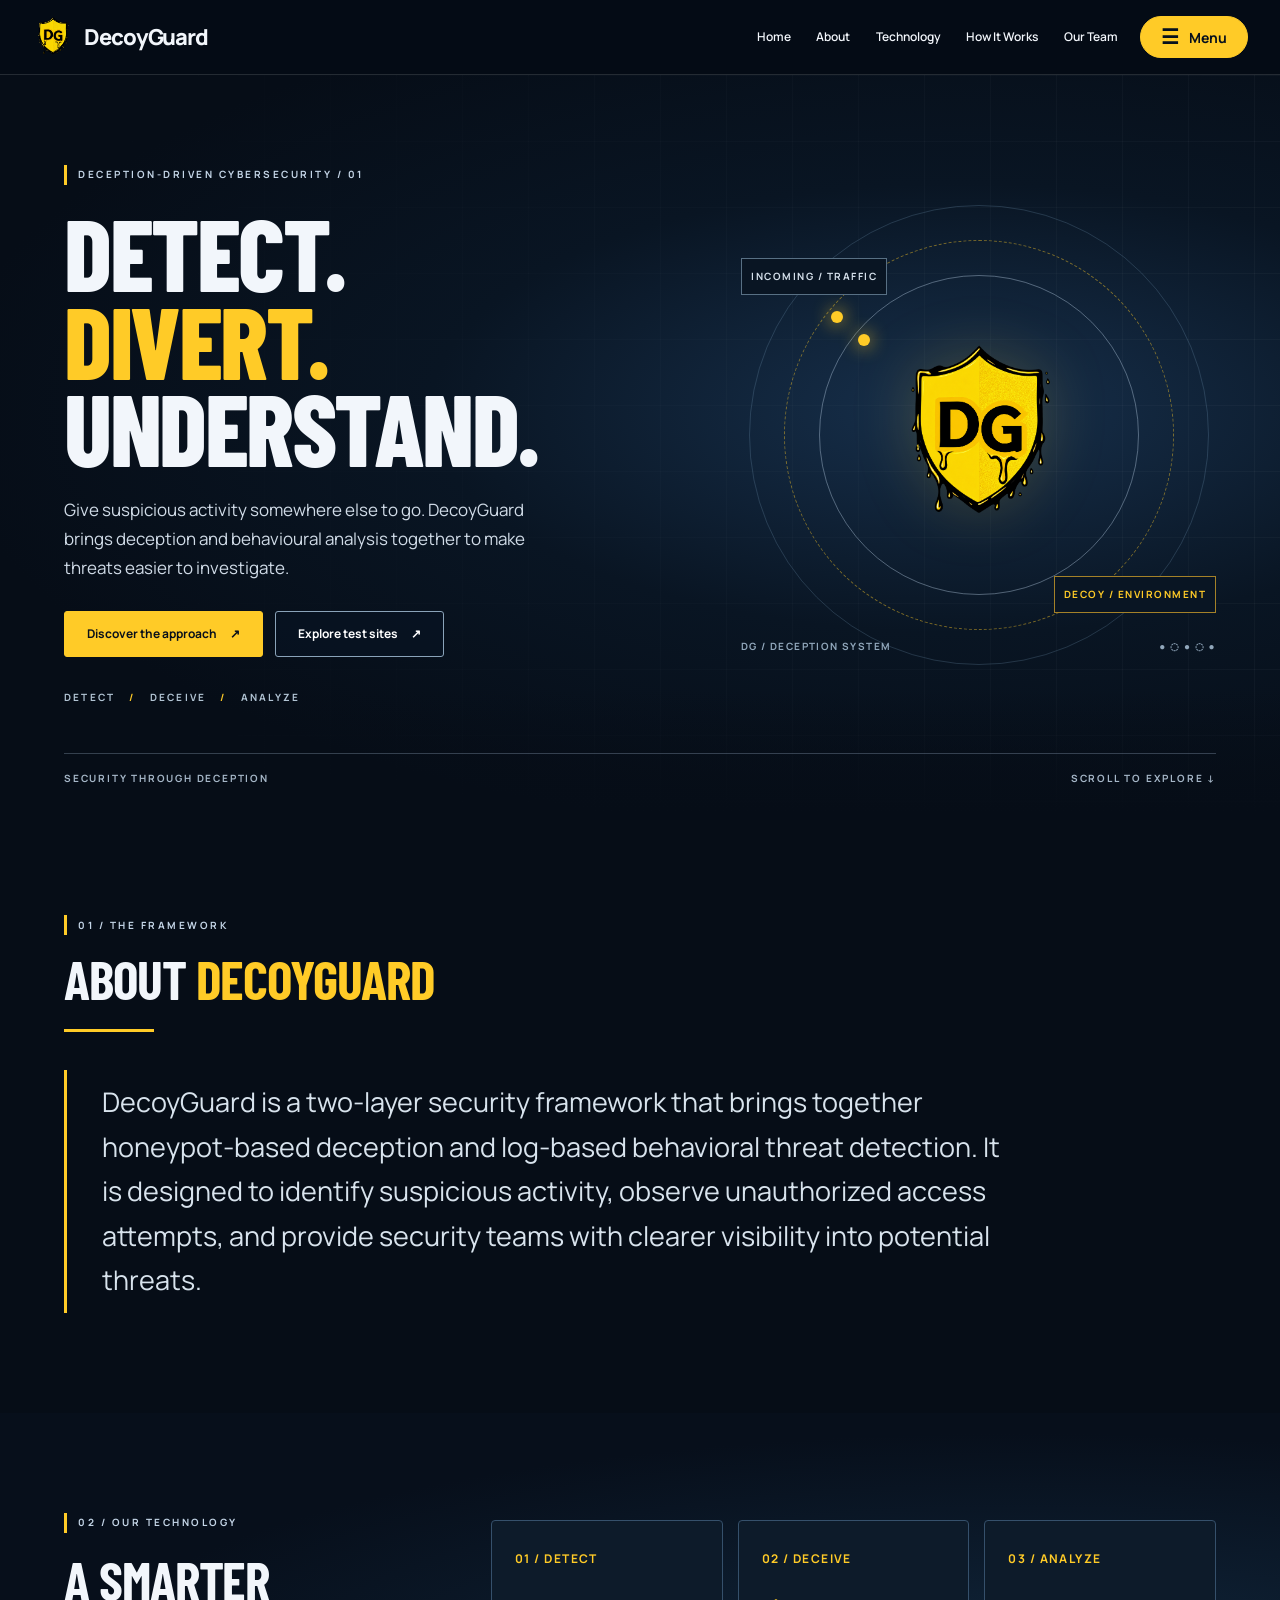
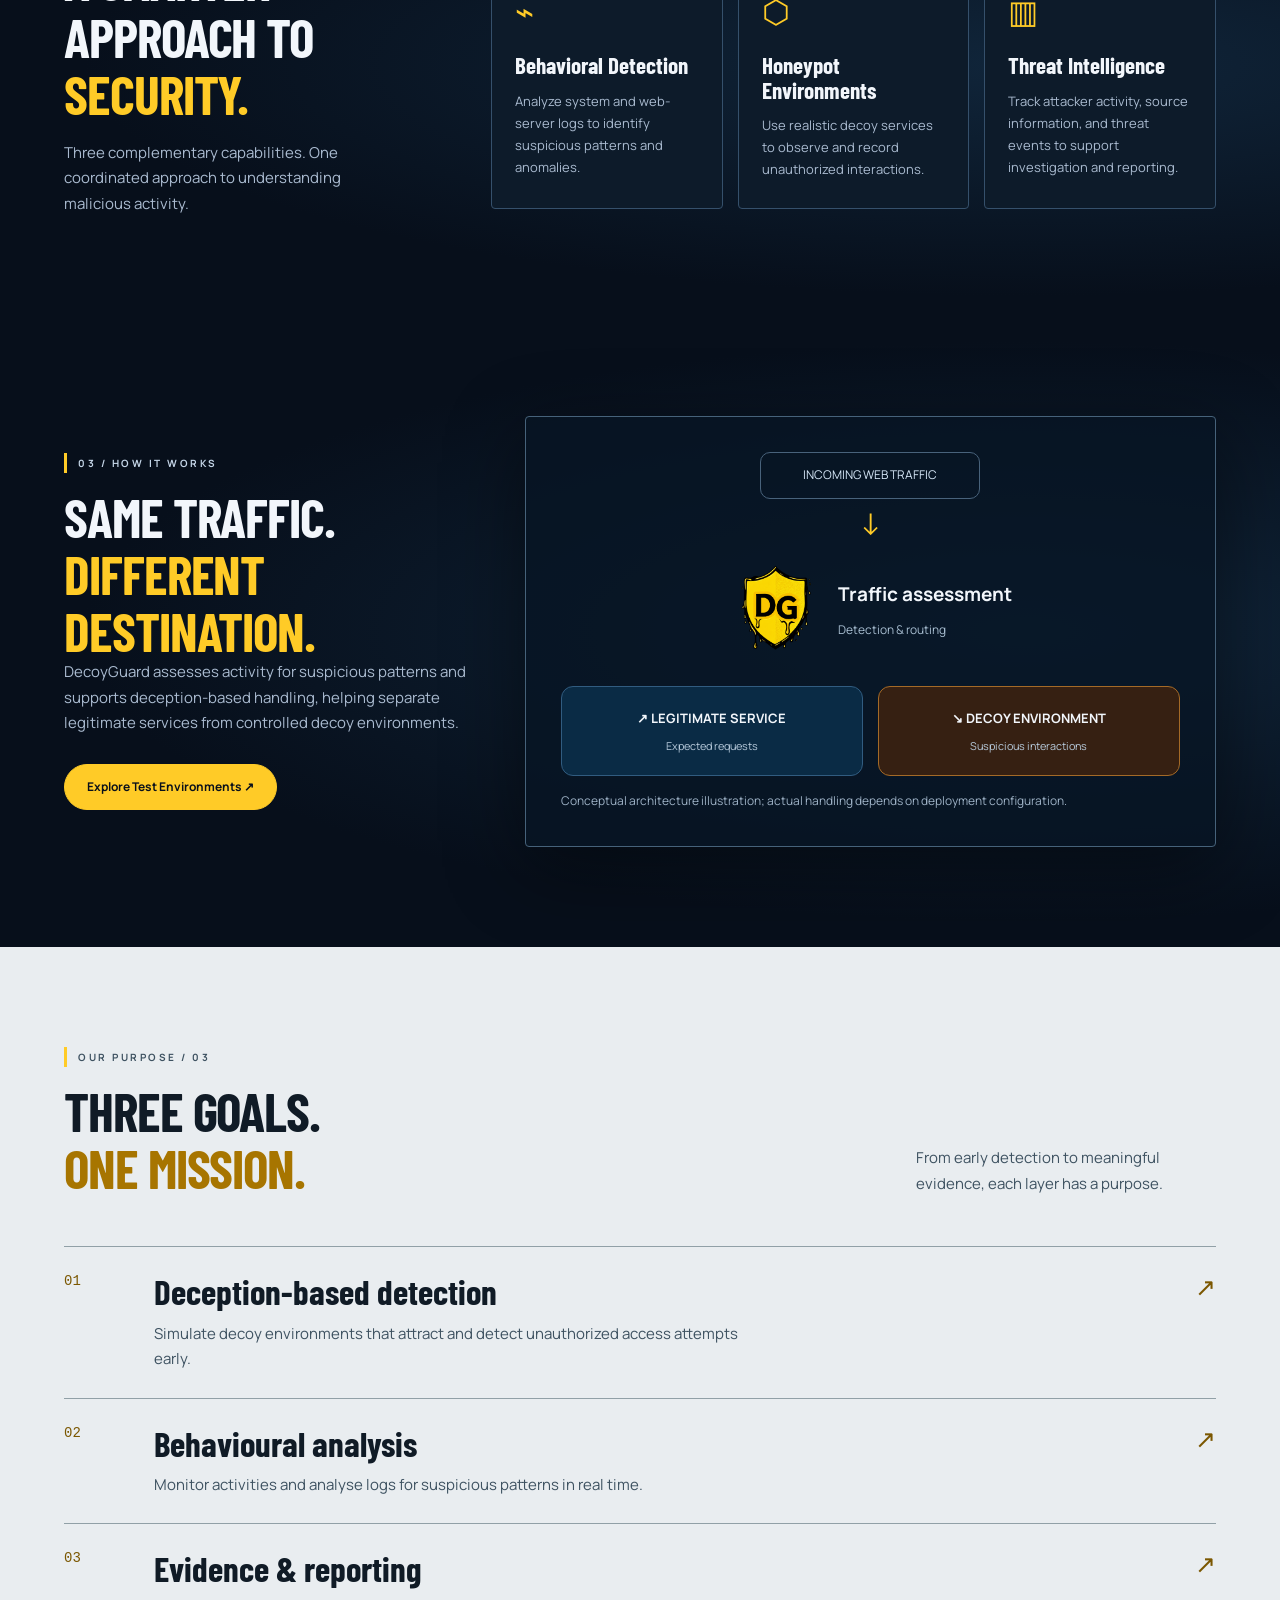
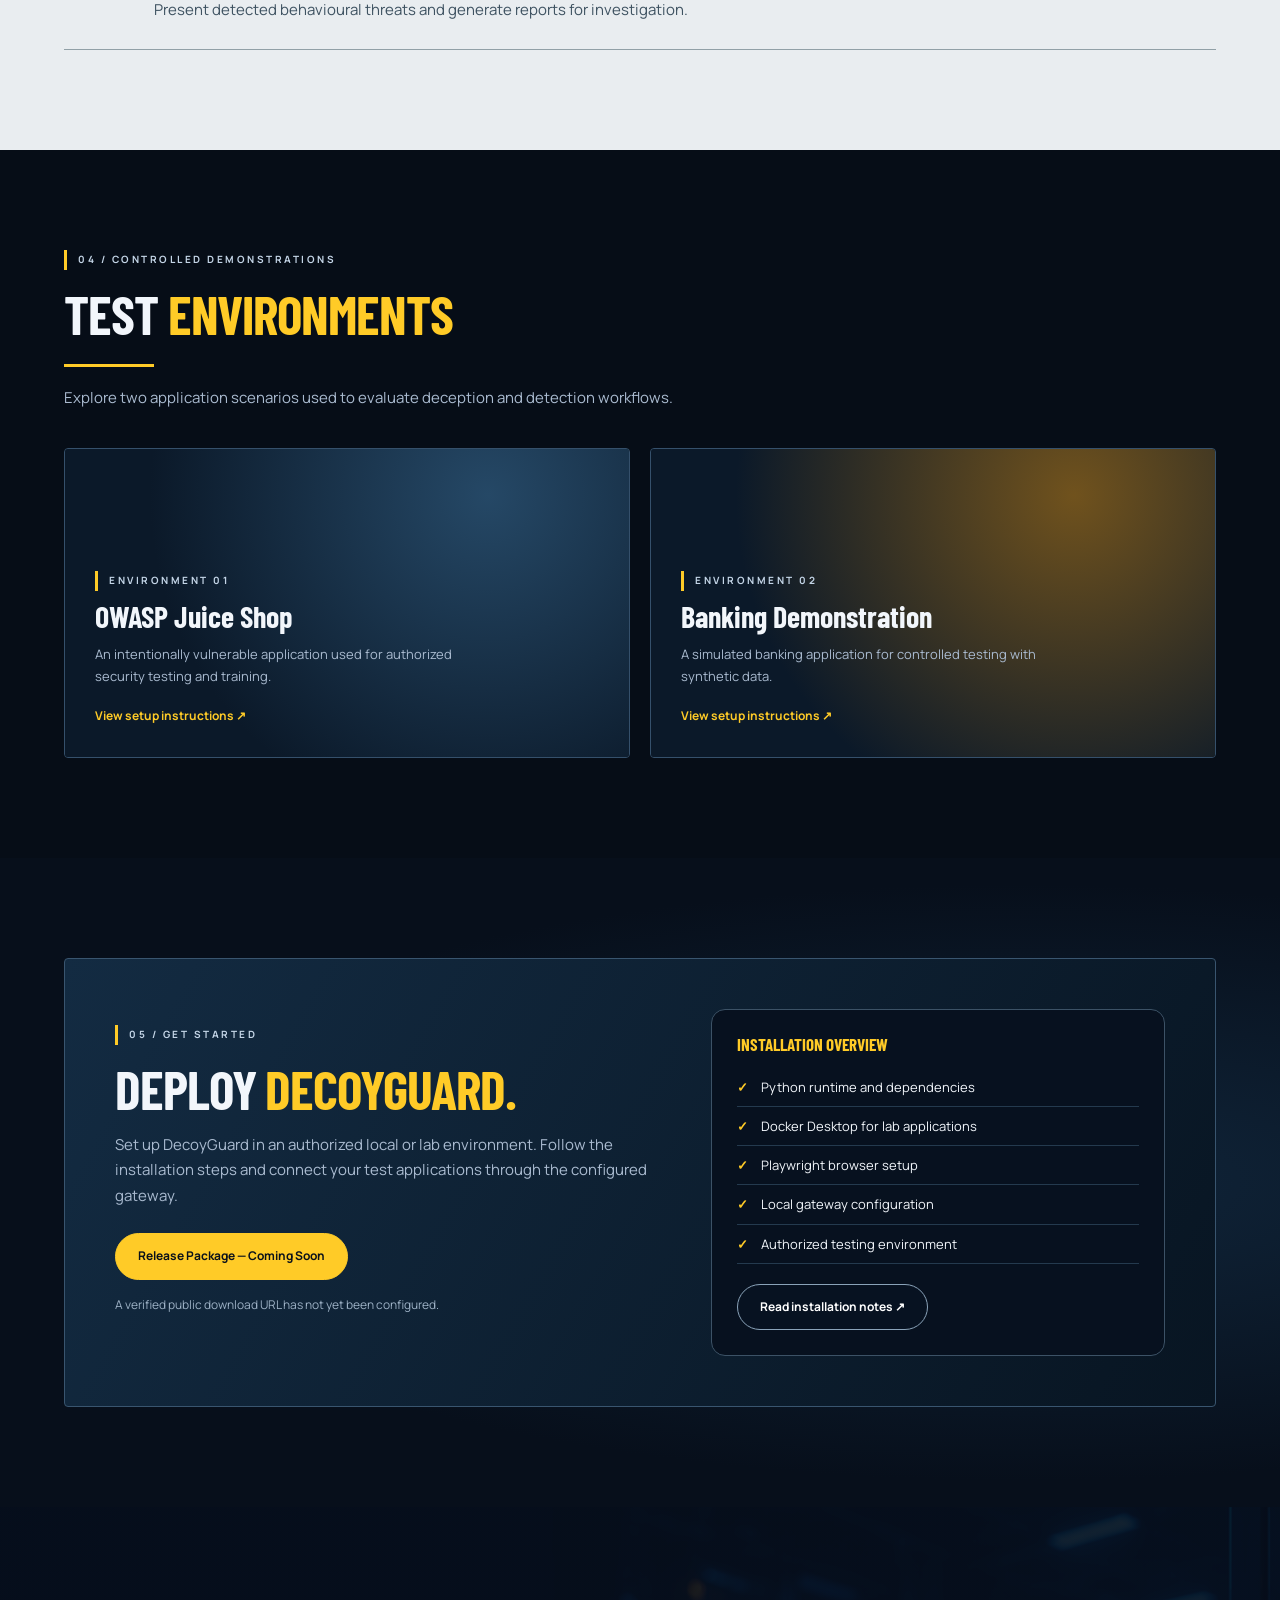
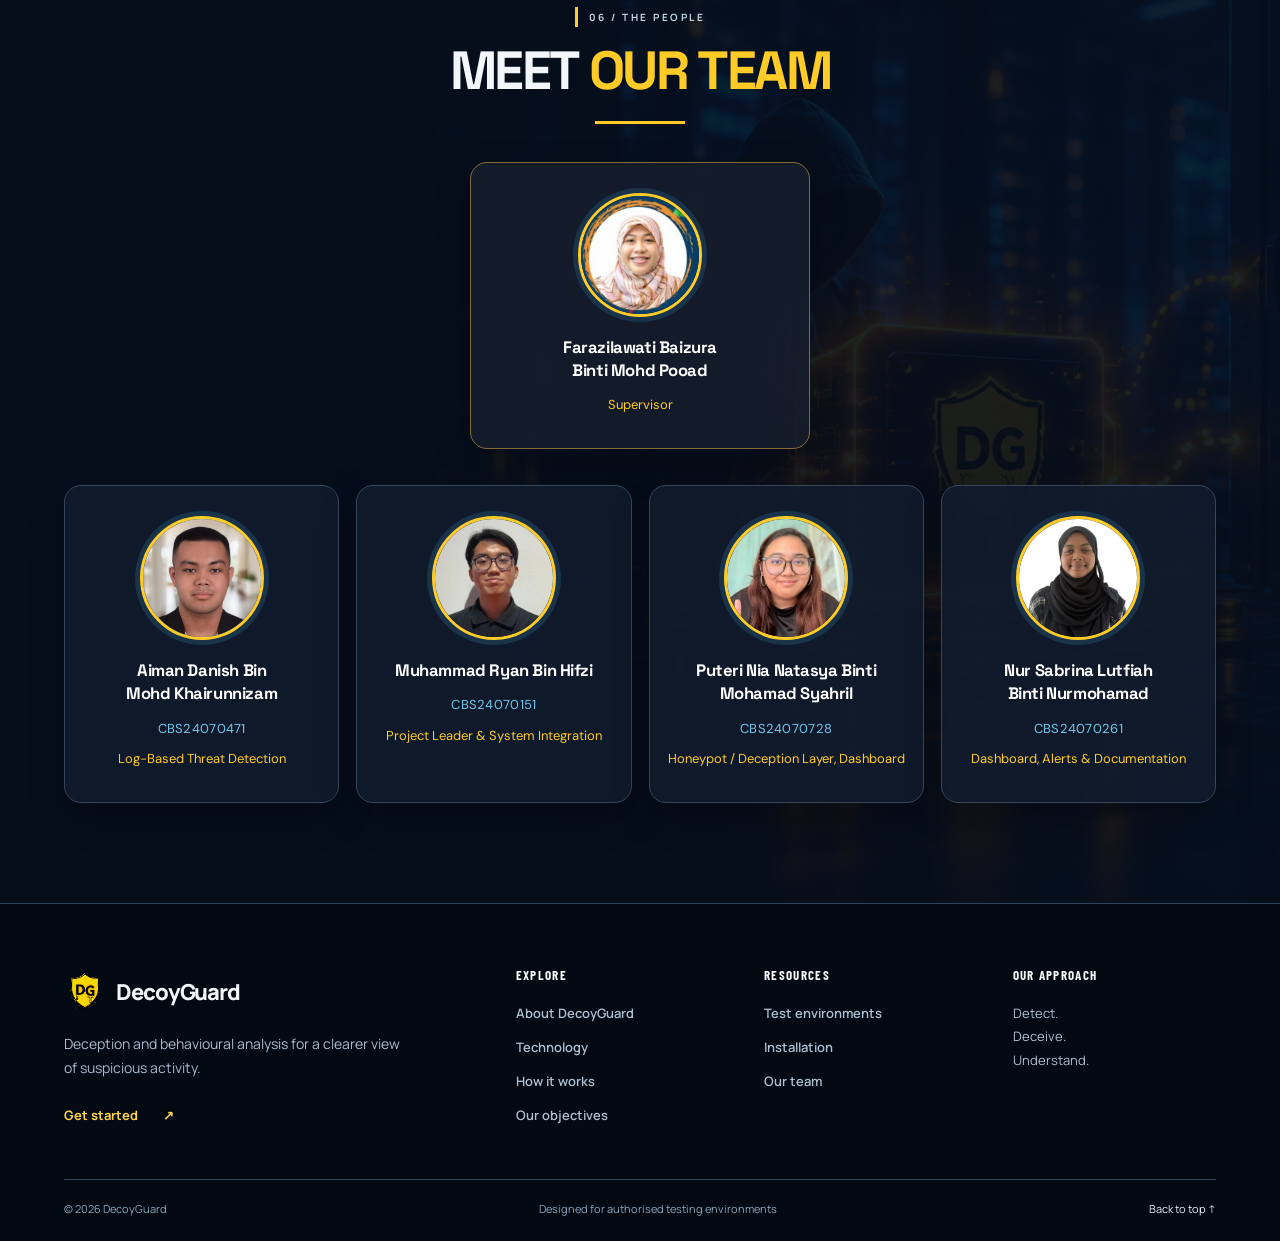
==== index.html @ 82eed99e "Add files via upload" ====
<!DOCTYPE html>
<html lang="en"><head><meta charset="utf-8"/><meta content="width=device-width, initial-scale=1" name="viewport"/><meta content="#060d17" name="theme-color"/><meta content="DecoyGuard combines honeypot deception and log-based behavioral threat detection." name="description"/><title>DecoyGuard — Don't Just Defend. Deceive.</title><link href="https://fonts.googleapis.com" rel="preconnect"/><link crossorigin="" href="https://fonts.gstatic.com" rel="preconnect"/><link href="https://fonts.googleapis.com/css2?family=Barlow+Condensed:wght@500;600;700;800&amp;family=DM+Sans:wght@400;500;600;700&amp;family=Manrope:wght@400;500;600;700;800&amp;family=Space+Grotesk:wght@400;500;600;700&amp;display=swap" rel="stylesheet"/><style>
:root{--bg:#060d17;--ink:#f2f6fb;--muted:#aabbd0;--gold:#ffcb27;--orange:#f89b24;--line:#2a4359;--panel:#101d2e}*{box-sizing:border-box}html{scroll-behavior:smooth}body{margin:0;background:var(--bg);color:var(--ink);font:15px/1.65 'DM Sans',Arial,sans-serif}a{color:inherit;text-decoration:none}button,input{font:inherit}button{cursor:pointer}a:focus-visible,button:focus-visible,input:focus-visible{outline:3px solid var(--gold);outline-offset:4px}h1,h2,h3{font-family:'Space Grotesk',Arial,sans-serif;line-height:1.06;letter-spacing:-.045em;margin:0}p{margin:0;color:var(--muted)}.wrap{width:min(1250px,90%);margin:auto}.nav-wrap{position:sticky;top:0;z-index:20;background:#050b15e8;backdrop-filter:blur(20px);border-bottom:1px solid #ffffff21}.nav-inner{height:74px;display:flex;align-items:center;justify-content:space-between;gap:25px}.brand{display:flex;align-items:center;gap:10px;font:700 22px 'Space Grotesk',sans-serif;white-space:nowrap}.brand img{height:48px;width:42px;object-fit:contain}.links{display:flex;gap:25px;align-items:center;font-size:12px}.links a{transition:color .2s}.links a:hover{color:var(--gold)}.button{display:inline-flex;gap:13px;align-items:center;justify-content:center;background:var(--gold);border:1px solid var(--gold);border-radius:999px;padding:12px 22px;color:#09101b;font-size:12px;font-weight:700;white-space:nowrap;transition:transform .2s,background .2s}.button:hover{transform:translateY(-2px);background:#ffe079}.button.ghost{background:#071323a3;color:#fff;border-color:#8aa3b9}.button.ghost:hover{background:#193149}.menu{display:none;background:none;border:1px solid var(--line);color:#fff;border-radius:8px;padding:7px 12px}.hero{position:relative;min-height:660px;display:flex;align-items:center;isolation:isolate;background:linear-gradient(90deg,#040b17f7 0%,#04101edc 35%,#04101e2c 74%),url('assets/hero-decoy.png') center 55%/cover no-repeat;overflow:hidden}.hero:after{content:'';position:absolute;inset:auto 0 0;height:125px;background:linear-gradient(transparent,var(--bg));z-index:-1}.hero-content{padding:90px 0 115px}.kicker{display:flex;align-items:center;gap:11px;text-transform:uppercase;letter-spacing:.25em;font-size:10px;font-weight:700;color:#c4d5e7}.kicker:before{content:'';display:block;width:3px;height:20px;background:var(--gold)}h1{font-size:clamp(57px,7.4vw,112px);font-weight:700;max-width:800px;margin:24px 0}.gold{color:var(--gold)}.hero p{max-width:510px;font-size:17px;color:#d0dbe7}.actions{display:flex;gap:12px;flex-wrap:wrap;margin-top:28px}.micro{margin-top:40px;font-size:10px;letter-spacing:.22em;color:#b2c4d4;text-transform:uppercase}.micro span{color:var(--gold);margin:0 10px}.section{padding:100px 0;position:relative;overflow:hidden}.section.photo{background:linear-gradient(90deg,#07111cf0,#07111ce8),url('assets/hero-decoy.png') center/cover}.section-head{text-align:center;margin-bottom:38px}.section-head .kicker{justify-content:center}.section h2{font-size:clamp(32px,4.2vw,60px);margin-top:15px}.underline{width:90px;height:3px;background:var(--gold);margin:22px auto 0}.about-panel{padding:48px 6%;background:#112238c7;border:1px solid #3d5a72;border-radius:18px;text-align:center;box-shadow:0 18px 70px #0005}.about-panel p{font-size:clamp(16px,1.65vw,21px);line-height:1.9;color:#d8e3ed}.split{display:grid;grid-template-columns:.78fr 1.5fr;gap:50px;align-items:center}.split h2{margin:18px 0}.split>div>p{max-width:340px}.feature-grid{display:grid;grid-template-columns:repeat(3,minmax(0,1fr));gap:15px}.feature{background:linear-gradient(150deg,#13243aee,#081321f2);border:1px solid #35506b;border-radius:15px;padding:28px 23px;min-height:255px;transition:transform .25s,border-color .25s}.feature:hover,.test-card:hover{transform:translateY(-5px);border-color:var(--gold)}.feature .number{font-size:12px;font-weight:700;color:var(--gold);letter-spacing:.12em}.feature .symbol{font-size:32px;color:var(--gold);margin:15px 0}.feature h3{font-size:23px;margin-bottom:12px}.feature p{font-size:13px}.journey{background:linear-gradient(90deg,#06101fe8,#06101f80),url('assets/hero-decoy.png') center/cover}.journey-grid{display:grid;grid-template-columns:.8fr 1.3fr;gap:35px;align-items:center}.flow{padding:35px;border:1px solid #46627a;border-radius:18px;background:#071524c9;box-shadow:0 20px 80px #0007}.flow-entry{text-align:center;border:1px solid #48627b;border-radius:10px;padding:12px;max-width:220px;margin:0 auto;color:#d6e7f8;font-size:12px}.flow-down{text-align:center;color:var(--gold);font-size:30px;line-height:1.5}.flow-center{display:flex;align-items:center;justify-content:center;gap:15px;padding:12px 0 20px}.flow-center img{width:95px;height:110px;object-fit:contain}.flow-center strong{font-size:19px}.flow-branches{display:grid;grid-template-columns:1fr 1fr;gap:15px}.flow-branches>div{border:1px solid #315c80;background:#0a2b45;padding:20px 12px;text-align:center;border-radius:12px;font-size:13px;font-weight:700}.flow-branches>div:last-child{background:#362012;border-color:#a46a27}.flow-branches small{display:block;font-weight:400;color:#b8cbdc;margin-top:8px}.test-grid{display:grid;grid-template-columns:1fr 1fr;gap:20px}.test-card{min-height:310px;border:1px solid #35506b;border-radius:18px;overflow:hidden;background:linear-gradient(155deg,#122b42,#070e19);transition:transform .25s,border-color .25s;position:relative;display:flex;align-items:flex-end}.test-card:before{content:'';position:absolute;inset:0;background:linear-gradient(0deg,#07101afc 0%,#07101a40 100%),url('assets/hero-decoy.png') center/cover;opacity:.7}.test-card:nth-child(2):before{background:linear-gradient(0deg,#07101afc 0%,#07101a40 100%),url('assets/hero-decoy.png') 78%/cover}.test-card>div{position:relative;padding:30px}.test-card h3{font-size:30px;margin:10px 0}.test-card p{font-size:13px;max-width:380px;margin-bottom:15px}.text-link{font-size:12px;font-weight:700;color:var(--gold)}.download-panel{display:grid;grid-template-columns:1.1fr .9fr;gap:40px;align-items:center;padding:50px;border:1px solid #39556f;border-radius:20px;background:linear-gradient(120deg,#132b42,#081522)}.download-panel h2{margin:15px 0}.download-panel p{max-width:550px;margin-bottom:25px}.checklist{padding:25px;border:1px solid #3c5266;border-radius:14px;background:#07111f}.checklist h3{font-size:17px;color:var(--gold);margin-bottom:15px}.checklist div{padding:8px 0;border-bottom:1px solid #243a4e;font-size:13px}.checklist div:last-child{border:0}.checklist b{color:var(--gold);margin-right:10px}.team{background:linear-gradient(#060e1be8,#060e1be9),url('assets/hero-decoy.png') center/cover}.supervisor{width:min(340px,100%);margin:0 auto 24px}.member-grid{display:grid;grid-template-columns:repeat(4,minmax(0,1fr));gap:16px}.person{background:#101b2ddd;border:1px solid #3c526b;border-radius:15px;padding:27px 13px;text-align:center;min-height:200px}.person.supervisor{background:#241b15db;border-color:#a47732}.avatar{width:80px;height:80px;border:2px solid var(--gold);background:#27364a;border-radius:50%;display:grid;place-items:center;margin:0 auto 16px;color:#f3dca2;font-size:27px;font-weight:700}.person .role{color:var(--gold);font-size:10px;letter-spacing:.12em;text-transform:uppercase;font-weight:700}.person h3{font-size:16px;letter-spacing:-.02em;margin:8px 0}.person p{font-size:11px}.team-note{font-size:12px;text-align:center;margin-top:20px}.footer{border-top:1px solid #304257;padding:28px 0;background:#030913}.footer-inner{display:flex;justify-content:space-between;align-items:center;gap:20px}.footer small{color:#8ba0b5}.reveal{opacity:0;transform:translateY(25px);transition:opacity .75s,transform .75s}.reveal.visible{opacity:1;transform:none}.notice{font-size:12px;color:#9db1c5;margin-top:15px}dialog{border:1px solid #53687c;border-radius:18px;background:#0b1929;color:white;padding:30px;max-width:560px;width:90%}dialog::backdrop{background:#000b}dialog h2{font-size:27px;margin-bottom:16px}dialog p{margin:12px 0}dialog button{margin-top:15px}@media(max-width:900px){.split,.journey-grid,.download-panel{grid-template-columns:1fr}.split>div>p{max-width:none}.hero{min-height:580px}.hero-content{padding:75px 0 95px}.feature-grid{grid-template-columns:1fr 1fr}.member-grid{grid-template-columns:1fr 1fr}.links{gap:13px}}@media(max-width:700px){.nav-inner{height:68px}.menu{display:block}.links{display:none;position:absolute;left:0;right:0;top:68px;background:#07111f;padding:24px 6%;flex-direction:column;align-items:stretch;border-bottom:1px solid var(--line)}.links.open{display:flex}.nav-cta{display:none}.hero{min-height:630px;background-position:61% center}.hero h1{font-size:clamp(51px,12vw,78px)}.hero p{font-size:15px}.section{padding:70px 0}.feature-grid,.test-grid{grid-template-columns:1fr}.feature{min-height:0}.download-panel{padding:27px}.about-panel{padding:30px 22px}.member-grid{gap:10px}.person{padding:18px 8px}.person h3{font-size:13px}.footer-inner{flex-direction:column;text-align:center}}
@media(prefers-reduced-motion:reduce){html{scroll-behavior:auto}.reveal{opacity:1;transform:none;transition:none}.button,.feature,.test-card{transition:none}}
</style><style>
/* Cloudsurf-inspired team: supervisor centered, four equal member cards below */
.team-hierarchy{display:flex;flex-direction:column;align-items:center;gap:36px}
.team-hierarchy .person{background:#101b2de8;border:1px solid #34465d;border-radius:17px;box-shadow:0 14px 35px #0004;padding:30px 18px 34px;min-height:285px;width:100%;text-align:center}
.team-hierarchy .team-feature{width:min(340px,100%);border-color:#856a36;background:#151c2bdc}
.team-four{display:grid;grid-template-columns:repeat(4,minmax(0,1fr));gap:17px;width:100%;align-items:stretch}
.team-hierarchy .avatar-photo{display:block;width:124px;height:124px;border-radius:50%;border:3px solid #ffcb27;object-fit:cover;object-position:center;margin:0 auto 19px;background:#e9edf1;box-shadow:0 0 0 5px #19334b}
.team-hierarchy h3{font-size:clamp(15px,1.3vw,19px);line-height:1.4;letter-spacing:-.025em;margin:0 0 12px;color:#fff}
.team-hierarchy .student-id{font-size:13px;letter-spacing:.02em;color:#74c8ee;margin:0 0 9px}
.team-hierarchy .team-role{font-size:13px;line-height:1.5;color:#ffcb27;margin:0}
@media(max-width:1000px){.team-four{grid-template-columns:repeat(2,minmax(0,1fr))}}
@media(max-width:600px){.team-four{grid-template-columns:1fr}.team-hierarchy .person{min-height:0}.team-hierarchy .avatar-photo{width:116px;height:116px}}

/* Collapsible right-hand navigation */
.nav-inner{gap:22px}.nav-inner .links{margin-left:auto;gap:clamp(13px,2vw,28px)}
.sidebar-toggle{display:inline-flex;align-items:center;gap:10px;justify-content:center;flex-shrink:0;background:#ffcb27;border:1px solid #ffcb27;color:#06101d;border-radius:100px;padding:10px 20px;font:700 14px 'DM Sans',sans-serif;cursor:pointer;transition:background .2s,transform .2s}
.sidebar-toggle:hover{background:#ffe17b;transform:translateY(-1px)}.sidebar-toggle-icon{font-size:20px;line-height:1}
.sidebar-backdrop{position:fixed;inset:0;background:#010713b8;z-index:1000;opacity:0;transition:opacity .25s}.sidebar-backdrop[hidden]{display:none}.sidebar-backdrop.visible{opacity:1}
.site-sidebar{position:fixed;z-index:1001;right:0;top:0;height:100dvh;width:min(390px,90vw);background:linear-gradient(155deg,#14263d,#070f1d 75%);border-left:1px solid #36536c;box-shadow:-24px 0 70px #0009;padding:32px 27px;display:flex;flex-direction:column;gap:26px;transform:translateX(105%);visibility:hidden;transition:transform .3s ease,visibility .3s;overflow-y:auto}
.site-sidebar.open{transform:translateX(0);visibility:visible}.sidebar-head{display:flex;align-items:flex-start;justify-content:space-between}.sidebar-head h2{font-size:32px;margin:2px 0 0;color:#fff}.sidebar-eyebrow{color:#ffcb27;font-weight:700;font-size:11px;letter-spacing:.18em}.sidebar-close{background:#1c3148;border:1px solid #456079;border-radius:50%;width:42px;height:42px;color:white;font-size:28px;line-height:1;cursor:pointer}
.sidebar-links{display:grid;gap:13px}.sidebar-links a{display:flex;align-items:center;gap:13px;padding:19px 14px;border:1px solid #35516c;border-radius:14px;background:#15273d;color:white;text-decoration:none;transition:border-color .2s,background .2s}.sidebar-links a:hover{border-color:#ffcb27;background:#20344b}.sidebar-links a>span:nth-child(2){display:grid;gap:4px;flex:1}.sidebar-links strong{font-size:15px}.sidebar-links small{color:#9fb8cc;font-size:12px}.sidebar-link-icon{color:#ffcb27;font-size:25px;width:32px;text-align:center}.sidebar-chevron{color:#ffcb27}.sidebar-start{display:flex;justify-content:space-between;align-items:center;background:#ffcb27;color:#06101d;border-radius:100px;padding:15px 22px;text-decoration:none;font-weight:800}.sidebar-start:hover{background:#ffe17b}.sidebar-note{margin-top:auto;color:#89a2b8;text-align:center;font-size:12px;letter-spacing:.09em}
@media(max-width:760px){.nav-inner .links{display:none!important}.sidebar-toggle{margin-left:auto}.sidebar-toggle span:last-child{display:none}.sidebar-toggle{padding:9px 14px}.site-sidebar{padding:28px 22px}}
@media(prefers-reduced-motion:reduce){.site-sidebar,.sidebar-backdrop{transition:none}}

/* Editorial motion system, limited to the public sections. */
.hero{min-height:740px;background:radial-gradient(ellipse at 75% 45%,#17304c 0,#091523 39%,#060d17 75%)}
.hero:before{content:'';position:absolute;inset:0;background-image:linear-gradient(#ffffff08 1px,transparent 1px),linear-gradient(90deg,#ffffff08 1px,transparent 1px);background-size:66px 66px;mask-image:linear-gradient(90deg,transparent,#000);z-index:-1}
.hero-content{display:grid;grid-template-columns:1.05fr .95fr;align-items:center;gap:3%;padding:76px 0 95px}.hero-copy h1{font-size:clamp(64px,7.8vw,110px);line-height:.92;letter-spacing:-.065em;max-width:none}.hero-copy p{max-width:480px}.hero .button{border-radius:3px}.hero .micro{margin-top:32px}.hero-bottom{position:absolute;bottom:28px;left:5%;right:5%;display:flex;justify-content:space-between;border-top:1px solid #90a6bd55;padding-top:16px;color:#a6b7c8;font-size:10px;letter-spacing:.18em}.hero-visual{height:480px;position:relative;display:grid;place-items:center;overflow:hidden}.hero-shield{width:190px;height:210px;display:grid;place-items:center;z-index:3;filter:drop-shadow(0 0 30px #ffcc2730);animation:shieldfloat 6s ease-in-out infinite}.hero-shield img{width:100%;height:100%;object-fit:contain}.orbital{position:absolute;width:320px;height:320px;border:1px solid #b3c8dd6b;border-radius:50%;animation:rotate 24s linear infinite}.orbital-one:before,.orbital-two:before{content:'';position:absolute;width:12px;height:12px;background:#ffcb27;border-radius:50%;top:18%;left:12%;box-shadow:0 0 18px #ffcb27}.orbital-two{width:390px;height:390px;border-style:dashed;border-color:#ffcb2770;animation-duration:36s;animation-direction:reverse}.orbital-three{width:460px;height:460px;border-color:#82a7c63a;animation-duration:48s}.orbit-label{position:absolute;z-index:4;font-size:10px;letter-spacing:.15em;color:#d4dfea;background:#091523;padding:9px;border:1px solid #587084}.orbit-a{top:80px;left:0}.orbit-b{bottom:95px;right:0;color:#ffcb27;border-color:#a48128}.visual-caption{position:absolute;bottom:22px;width:100%;display:flex;justify-content:space-between;color:#91a7bb;font:10px monospace;letter-spacing:.14em}.section.photo:not(.team),.journey{background:radial-gradient(ellipse at 80% 50%,#10253a,#070f1b 65%)}.section:not(.team) .section-head{text-align:left}.section:not(.team) .section-head .kicker{justify-content:flex-start}.section:not(.team) .underline{margin-left:0}.about-panel{background:transparent;border:0;border-left:3px solid #ffcb27;border-radius:0;box-shadow:none;text-align:left;padding:10px 0 10px 35px;max-width:950px}.about-panel p{font-size:clamp(19px,2.2vw,27px);line-height:1.65}.feature{border-radius:4px;background:#0d1b2a}.flow{border-radius:4px}.test-card{border-radius:4px}.test-card:before,.test-card:nth-child(2):before{background:radial-gradient(circle at 75% 15%,#254866,#0b1929 68%);opacity:1}.test-card:nth-child(2):before{background:radial-gradient(circle at 75% 15%,#70521d,#0b1929 68%)}.download-panel{border-radius:4px}.objective-section{background:#e9edf0;color:#101b26}.objective-section .kicker,.objective-section p{color:#3e5261}.objective-section .gold{color:#a77500}.objective-head{display:flex;align-items:end;justify-content:space-between;gap:35px;margin-bottom:50px}.objective-head p{max-width:300px}.objective-list{border-top:1px solid #91a0a7}.objective{display:grid;grid-template-columns:70px 1fr 50px;gap:20px;align-items:start;padding:26px 0;border-bottom:1px solid #91a0a7}.objective>span{font:14px monospace;color:#7b5700}.objective>span:last-child{text-align:right;font-size:25px}.objective h3{font-size:clamp(22px,3vw,35px);margin-bottom:10px}.objective p{max-width:610px}.reveal{transition-duration:.8s}.reveal.visible{transition-timing-function:cubic-bezier(.2,.7,.2,1)}@keyframes rotate{to{transform:rotate(360deg)}}@keyframes shieldfloat{50%{transform:translateY(-12px)}}@media(max-width:900px){.hero{min-height:auto}.hero-content{grid-template-columns:1fr;padding:70px 0 100px}.hero-visual{height:390px}.orbital{width:260px;height:260px}.orbital-two{width:320px;height:320px}.orbital-three{width:370px;height:370px}.orbit-a{left:5%}.orbit-b{right:5%}}@media(max-width:600px){.hero-copy h1{font-size:clamp(51px,11vw,74px)}.hero-visual{height:330px}.hero-shield{width:140px;height:170px}.orbital{width:210px;height:210px}.orbital-two{width:260px;height:260px}.orbital-three{width:305px;height:305px}.orbit-label{font-size:8px}.hero-bottom{font-size:9px}.objective-head{display:block}.objective-head p{margin-top:20px}.objective{grid-template-columns:32px 1fr 25px;gap:12px}.about-panel{padding-left:20px}}@media(prefers-reduced-motion:reduce){*,*:before,*:after{scroll-behavior:auto!important;animation-duration:.01ms!important;animation-iteration-count:1!important;transition-duration:.01ms!important}.reveal{opacity:1;transform:none}}

/* Header spacing, hero balance, visual story and footer */
.nav-inner.wrap{width:calc(100% - 64px);max-width:none}.hero-copy{min-width:0}.hero-copy h1{font-size:clamp(51px,6.2vw,94px);overflow-wrap:normal}.hero-content{grid-template-columns:minmax(0,1.15fr) minmax(0,.85fr)}.hero-visual{display:block;min-width:0}.hero-shield{position:absolute;top:50%;left:50%;transform:translate(-50%,-50%);animation:shield-center-float 6s ease-in-out infinite}.orbital{top:50%;left:50%;transform:translate(-50%,-50%);animation:orbital-centered 24s linear infinite}.orbital-two{animation-duration:36s;animation-direction:reverse}.orbital-three{animation-duration:48s}.orbit-a{top:13%;left:0}.orbit-b{bottom:13%;right:0}@keyframes orbital-centered{to{transform:translate(-50%,-50%) rotate(360deg)}}@keyframes shield-center-float{0%,100%{transform:translate(-50%,-50%)}50%{transform:translate(-50%,calc(-50% - 10px))}}
.visual-story{background:#08111d}.visual-story-grid{display:grid;grid-template-columns:.75fr 1.25fr;align-items:center;gap:7%}.visual-story-copy h2{margin:20px 0}.visual-story-copy p{max-width:400px;margin-bottom:26px}.visual-collage{display:grid;grid-template-columns:1fr .8fr;grid-template-rows:155px 155px;gap:12px;min-width:0}.visual-panel{position:relative;border:1px solid #42617a;overflow:hidden;background-size:cover;background-position:center}.visual-panel:before{content:'';position:absolute;inset:0;background:linear-gradient(0deg,#06111ddd,transparent 65%)}.visual-panel span{position:absolute;left:14px;bottom:12px;font:10px monospace;letter-spacing:.16em;color:white}.visual-primary{grid-row:1 / span 2;background-image:url('assets/signal-field.png')}.visual-secondary{background-image:url('assets/code-texture.png')}.visual-tertiary{background-image:url('assets/monitor-wall.png')}
.footer{padding:65px 0 22px;background:#030912}.footer-top{display:grid;grid-template-columns:2fr 1fr 1fr 1fr;gap:45px;padding-bottom:52px}.footer-about{max-width:350px}.footer-about .brand img{height:45px;width:42px}.footer-about p{font-size:14px;margin:18px 0 22px}.footer-cta{display:inline-flex;gap:25px;color:#ffd34c;font-size:13px;font-weight:700}.footer-column{display:flex;flex-direction:column;gap:12px;align-items:flex-start}.footer-column h3{font-size:13px;letter-spacing:.1em;text-transform:uppercase;color:#f7f8fa;margin:0 0 7px}.footer-column a,.footer-column p{font-size:13px;color:#afc0d1}.footer-column a:hover{color:#ffcb27}.footer-column p{line-height:1.8}.footer-bottom{border-top:1px solid #304257;padding-top:20px;display:flex;align-items:center;justify-content:space-between;gap:20px;color:#8da5ba;font-size:11px}.footer-bottom a{color:#e4ecf5}
@media(max-width:900px){.hero-content{grid-template-columns:minmax(0,1fr)}.hero-copy h1{font-size:clamp(48px,9vw,78px)}.visual-story-grid{grid-template-columns:1fr;gap:30px}.footer-top{grid-template-columns:repeat(2,minmax(0,1fr))}.nav-inner.wrap{width:calc(100% - 40px)}}@media(max-width:600px){.hero-copy h1{font-size:clamp(39px,9.4vw,60px);letter-spacing:-.06em}.hero-visual{height:310px}.orbital-three{width:min(300px,85vw);height:min(300px,85vw)}.visual-collage{grid-template-rows:130px 130px}.footer-top{grid-template-columns:1fr 1fr;gap:30px}.footer-about{grid-column:1 / -1}.footer-bottom{align-items:flex-start;flex-direction:column}.nav-inner.wrap{width:calc(100% - 28px)}}

/* Editorial typography */
body{font-family:'Manrope',Arial,sans-serif;line-height:1.7}h1,h2,h3{font-family:'Barlow Condensed','Arial Narrow',Arial,sans-serif;letter-spacing:-.025em;font-weight:700}.hero-copy h1{font-weight:800;letter-spacing:-.025em;line-height:.88;font-size:clamp(65px,7.8vw,116px)}.section:not(.team) h2{font-weight:700;letter-spacing:-.02em}.section:not(.team) h3{font-weight:700;letter-spacing:0}.brand{font-family:'Manrope',Arial,sans-serif;font-weight:800;letter-spacing:-.05em}.links,.button,.sidebar-toggle,.sidebar-links,.footer{font-family:'Manrope',Arial,sans-serif}.links,.footer-column a{font-weight:600}.kicker,.micro,.hero-bottom,.orbit-label,.visual-caption{font-family:'Manrope',Arial,sans-serif;font-weight:700}.section.team{font-family:'DM Sans',Arial,sans-serif}.team h2,.team h3{font-family:'Space Grotesk',Arial,sans-serif}.team h2{font-weight:700;letter-spacing:-.045em}.team h3{font-weight:700;letter-spacing:-.025em}@media(max-width:900px){.hero-copy h1{font-size:clamp(60px,10vw,90px)}}@media(max-width:600px){.hero-copy h1{font-size:clamp(49px,11vw,75px)}}
</style></head><body><header class="nav-wrap"><div class="wrap nav-inner"><a class="brand" href="#home"><img alt="DecoyGuard shield" src="assets/decoyguard-shield.png"/>DecoyGuard</a><nav aria-label="Main navigation" class="links" id="links"><a href="#home">Home</a><a href="#about">About</a><a href="#technology">Technology</a><a href="#how">How It Works</a><a href="#team">Our Team</a></nav><button class="sidebar-toggle" id="sidebar-toggle" type="button" aria-controls="site-sidebar" aria-expanded="false" aria-label="Open navigation sidebar"><span class="sidebar-toggle-icon" aria-hidden="true">☰</span><span>Menu</span></button></div></header><div class="sidebar-backdrop" id="sidebar-backdrop" hidden></div><aside class="site-sidebar" id="site-sidebar" aria-label="Explore DecoyGuard" aria-hidden="true" inert><div class="sidebar-head"><div><span class="sidebar-eyebrow">DECOYGUARD</span><h2>Explore</h2></div><button class="sidebar-close" id="sidebar-close" aria-label="Close sidebar" type="button">×</button></div><nav class="sidebar-links" aria-label="Explore links"><a href="#test"><span class="sidebar-link-icon">⌁</span><span><strong>Test Environments</strong><small>Explore our demonstration sites</small></span><span class="sidebar-chevron">↗</span></a><a href="#download"><span class="sidebar-link-icon">↓</span><span><strong>Download</strong><small>Release information and setup</small></span><span class="sidebar-chevron">↗</span></a></nav><a class="sidebar-start" href="#download">Get Started <span aria-hidden="true">↗</span></a><p class="sidebar-note">Detect · Deceive · Analyze</p></aside>
<main><section class="hero" id="home"><div class="wrap hero-content"><div class="hero-copy"><div class="kicker">Deception-driven cybersecurity / 01</div><h1>DETECT.<br/><span class="gold">DIVERT.</span><br/>UNDERSTAND.</h1><p>Give suspicious activity somewhere else to go. DecoyGuard brings deception and behavioural analysis together to make threats easier to investigate.</p><div class="actions"><a class="button" href="#how">Discover the approach <span>↗</span></a><a class="button ghost" href="#test">Explore test sites <span>↗</span></a></div><div class="micro">Detect <span>/</span> Deceive <span>/</span> Analyze</div></div><div class="hero-visual" aria-label="Illustration of suspicious traffic and a decoy shield"><div class="orbital orbital-one"></div><div class="orbital orbital-two"></div><div class="orbital orbital-three"></div><div class="orbit-label orbit-a">INCOMING / TRAFFIC</div><div class="orbit-label orbit-b">DECOY / ENVIRONMENT</div><div class="orbital-dot dot-one"></div><div class="orbital-dot dot-two"></div><div class="hero-shield"><img src="assets/decoyguard-shield.png" alt="DecoyGuard shield"/></div><div class="visual-caption"><span>DG / DECEPTION SYSTEM</span><span>● ◌ ● ◌ ●</span></div></div></div><div class="hero-bottom wrap"><span>SECURITY THROUGH DECEPTION</span><span>SCROLL TO EXPLORE ↓</span></div></section>
<section class="section" id="about"><div class="wrap"><div class="section-head reveal"><div class="kicker">01 / The framework</div><h2>ABOUT <span class="gold">DECOYGUARD</span></h2><div class="underline"></div></div><div class="about-panel reveal"><p>DecoyGuard is a two-layer security framework that brings together honeypot-based deception and log-based behavioral threat detection. It is designed to identify suspicious activity, observe unauthorized access attempts, and provide security teams with clearer visibility into potential threats.</p></div></div></section>
<section class="section photo" id="technology"><div class="wrap split"><div class="reveal"><div class="kicker">02 / Our technology</div><h2>A SMARTER<br/>APPROACH TO <span class="gold">SECURITY.</span></h2><p>Three complementary capabilities. One coordinated approach to understanding malicious activity.</p></div><div class="feature-grid"><article class="feature reveal"><div class="number">01 / DETECT</div><div class="symbol">⌁</div><h3>Behavioral Detection</h3><p>Analyze system and web-server logs to identify suspicious patterns and anomalies.</p></article><article class="feature reveal"><div class="number">02 / DECEIVE</div><div class="symbol">⬡</div><h3>Honeypot Environments</h3><p>Use realistic decoy services to observe and record unauthorized interactions.</p></article><article class="feature reveal"><div class="number">03 / ANALYZE</div><div class="symbol">▥</div><h3>Threat Intelligence</h3><p>Track attacker activity, source information, and threat events to support investigation and reporting.</p></article></div></div></section>
<section class="section journey" id="how"><div class="wrap journey-grid"><div class="reveal"><div class="kicker">03 / How it works</div><h2>SAME TRAFFIC.<br/><span class="gold">DIFFERENT DESTINATION.</span></h2><p>DecoyGuard assesses activity for suspicious patterns and supports deception-based handling, helping separate legitimate services from controlled decoy environments.</p><div class="actions"><a class="button" href="#test">Explore Test Environments ↗</a></div></div><div aria-label="Conceptual traffic flow" class="flow reveal"><div class="flow-entry">INCOMING WEB TRAFFIC</div><div class="flow-down">↓</div><div class="flow-center"><img alt="" src="assets/decoyguard-shield.png"/><strong>Traffic assessment<br/><small style="color:#a7bdd0;font-size:12px;font-weight:400">Detection &amp; routing</small></strong></div><div class="flow-branches"><div>↗ LEGITIMATE SERVICE<small>Expected requests</small></div><div>↘ DECOY ENVIRONMENT<small>Suspicious interactions</small></div></div><p class="notice">Conceptual architecture illustration; actual handling depends on deployment configuration.</p></div></div></section>
<section class="section objective-section" id="objectives"><div class="wrap"><div class="objective-head reveal"><div><div class="kicker">Our purpose / 03</div><h2>THREE GOALS.<br/><span class="gold">ONE MISSION.</span></h2></div><p>From early detection to meaningful evidence, each layer has a purpose.</p></div><div class="objective-list"><article class="objective reveal"><span>01</span><div><h3>Deception-based detection</h3><p>Simulate decoy environments that attract and detect unauthorized access attempts early.</p></div><span aria-hidden="true">↗</span></article><article class="objective reveal"><span>02</span><div><h3>Behavioural analysis</h3><p>Monitor activities and analyse logs for suspicious patterns in real time.</p></div><span aria-hidden="true">↗</span></article><article class="objective reveal"><span>03</span><div><h3>Evidence &amp; reporting</h3><p>Present detected behavioural threats and generate reports for investigation.</p></div><span aria-hidden="true">↗</span></article></div></div></section><section class="section" id="test"><div class="wrap"><div class="section-head reveal"><div class="kicker">04 / Controlled demonstrations</div><h2>TEST <span class="gold">ENVIRONMENTS</span></h2><div class="underline"></div><p style="margin-top:18px">Explore two application scenarios used to evaluate deception and detection workflows.</p></div><div class="test-grid"><article class="test-card reveal"><div><div class="kicker">Environment 01</div><h3>OWASP Juice Shop</h3><p>An intentionally vulnerable application used for authorized security testing and training.</p><a class="text-link" href="#download">View setup instructions ↗</a></div></article><article class="test-card reveal"><div><div class="kicker">Environment 02</div><h3>Banking Demonstration</h3><p>A simulated banking application for controlled testing with synthetic data.</p><a class="text-link" href="#download">View setup instructions ↗</a></div></article></div></div></section>
<section class="section photo" id="download"><div class="wrap"><div class="download-panel reveal"><div><div class="kicker">05 / Get started</div><h2>DEPLOY <span class="gold">DECOYGUARD.</span></h2><p>Set up DecoyGuard in an authorized local or lab environment. Follow the installation steps and connect your test applications through the configured gateway.</p><button class="button" id="release-button">Release Package — Coming Soon</button><p class="notice">A verified public download URL has not yet been configured.</p></div><div class="checklist"><h3>INSTALLATION OVERVIEW</h3><div><b>✓</b> Python runtime and dependencies</div><div><b>✓</b> Docker Desktop for lab applications</div><div><b>✓</b> Playwright browser setup</div><div><b>✓</b> Local gateway configuration</div><div><b>✓</b> Authorized testing environment</div><button class="button ghost" id="guide-button" style="margin-top:20px">Read installation notes ↗</button></div></div></div></section>
<section class="section team" id="team"><div class="wrap"><div class="section-head reveal"><div class="kicker">06 / The people</div><h2>MEET <span class="gold">OUR TEAM</span></h2><div class="underline"></div></div>
<div class="team-hierarchy">
<article class="person team-feature reveal"><img alt="Portrait of Farazilawati Baizura Binti Mohd Pooad" class="avatar-photo" src="assets/team-supervisor.webp"/><h3>Farazilawati Baizura<br/>Binti Mohd Pooad</h3><p class="team-role">Supervisor</p></article>
<div class="team-four">
<article class="person reveal"><img alt="Portrait of Aiman Danish Bin Mohd Khairunnizam" class="avatar-photo" src="assets/team-aiman.webp"/><h3>Aiman Danish Bin<br/>Mohd Khairunnizam</h3><p class="student-id">CBS24070471</p><p class="team-role">Log-Based Threat Detection</p></article>
<article class="person reveal"><img alt="Portrait of Muhammad Ryan Bin Hifzi" class="avatar-photo" src="assets/team-ryan.webp"/><h3>Muhammad Ryan Bin Hifzi</h3><p class="student-id">CBS24070151</p><p class="team-role">Project Leader &amp; System Integration</p></article>
<article class="person reveal"><img alt="Portrait of Puteri Nia Natasya Binti Mohamad Syahril" class="avatar-photo" src="assets/team-puteri.webp"/><h3>Puteri Nia Natasya Binti<br/>Mohamad Syahril</h3><p class="student-id">CBS24070728</p><p class="team-role">Honeypot / Deception Layer, Dashboard</p></article>
<article class="person reveal"><img alt="Portrait of Nur Sabrina Lutfiah Binti Nurmohamad" class="avatar-photo" src="assets/team-sabrina.webp"/><h3>Nur Sabrina Lutfiah<br/>Binti Nurmohamad</h3><p class="student-id">CBS24070261</p><p class="team-role">Dashboard, Alerts &amp; Documentation</p></article>
</div></div>
</section></main>
<footer class="footer"><div class="wrap"><div class="footer-top"><div class="footer-about"><a class="brand" href="#home"><img alt="" src="assets/decoyguard-shield.png"/>DecoyGuard</a><p>Deception and behavioural analysis for a clearer view of suspicious activity.</p><a class="footer-cta" href="#download">Get started <span>↗</span></a></div><nav class="footer-column" aria-label="Explore"><h3>Explore</h3><a href="#about">About DecoyGuard</a><a href="#technology">Technology</a><a href="#how">How it works</a><a href="#objectives">Our objectives</a></nav><nav class="footer-column" aria-label="Resources"><h3>Resources</h3><a href="#test">Test environments</a><a href="#download">Installation</a><a href="#team">Our team</a></nav><div class="footer-column"><h3>Our approach</h3><p>Detect.<br/>Deceive.<br/>Understand.</p></div></div><div class="footer-bottom"><span>© 2026 DecoyGuard</span><span>Designed for authorised testing environments</span><a href="#home">Back to top ↑</a></div></div></footer>
<dialog id="notes"><h2>Installation notes</h2><p>Install Python and the dependencies supplied with the verified DecoyGuard release. Install Docker Desktop if using containerized lab applications, and install Playwright Chromium when required by the mirroring engine.</p><p>Configure the test-site gateway addresses locally, then start the application using the command provided by your release. Only test systems you own or are authorized to assess.</p><p>Exact commands and downloadable files should be checked against the final release package before publishing.</p><button class="button" id="close-notes">Close</button></dialog><script>
const sidebar=document.getElementById('site-sidebar'),toggle=document.getElementById('sidebar-toggle'),backdrop=document.getElementById('sidebar-backdrop'),closeSidebarButton=document.getElementById('sidebar-close');let sidebarOpen=false;function setSidebar(open){sidebarOpen=open;sidebar.classList.toggle('open',open);sidebar.setAttribute('aria-hidden',String(!open));sidebar.inert=!open;toggle.setAttribute('aria-expanded',String(open));toggle.setAttribute('aria-label',open?'Close navigation sidebar':'Open navigation sidebar');backdrop.hidden=!open;backdrop.classList.toggle('visible',open);document.body.style.overflow=open?'hidden':'';if(open){closeSidebarButton.focus()}else{toggle.focus()}}toggle.addEventListener('click',()=>setSidebar(!sidebarOpen));closeSidebarButton.addEventListener('click',()=>setSidebar(false));backdrop.addEventListener('click',()=>setSidebar(false));sidebar.querySelectorAll('a').forEach(a=>a.addEventListener('click',()=>setSidebar(false)));document.addEventListener('keydown',e=>{if(e.key==='Escape'&&sidebarOpen)setSidebar(false)});const dialog=document.getElementById('notes');document.getElementById('guide-button').addEventListener('click',()=>dialog.showModal());document.getElementById('close-notes').addEventListener('click',()=>dialog.close());document.getElementById('release-button').addEventListener('click',()=>dialog.showModal());if('IntersectionObserver'in window){const observer=new IntersectionObserver(entries=>entries.forEach(e=>{if(e.isIntersecting){e.target.classList.add('visible');observer.unobserve(e.target)}}),{threshold:.09});document.querySelectorAll('.reveal').forEach(el=>observer.observe(el))}else document.querySelectorAll('.reveal').forEach(el=>el.classList.add('visible'));
</script></body></html>
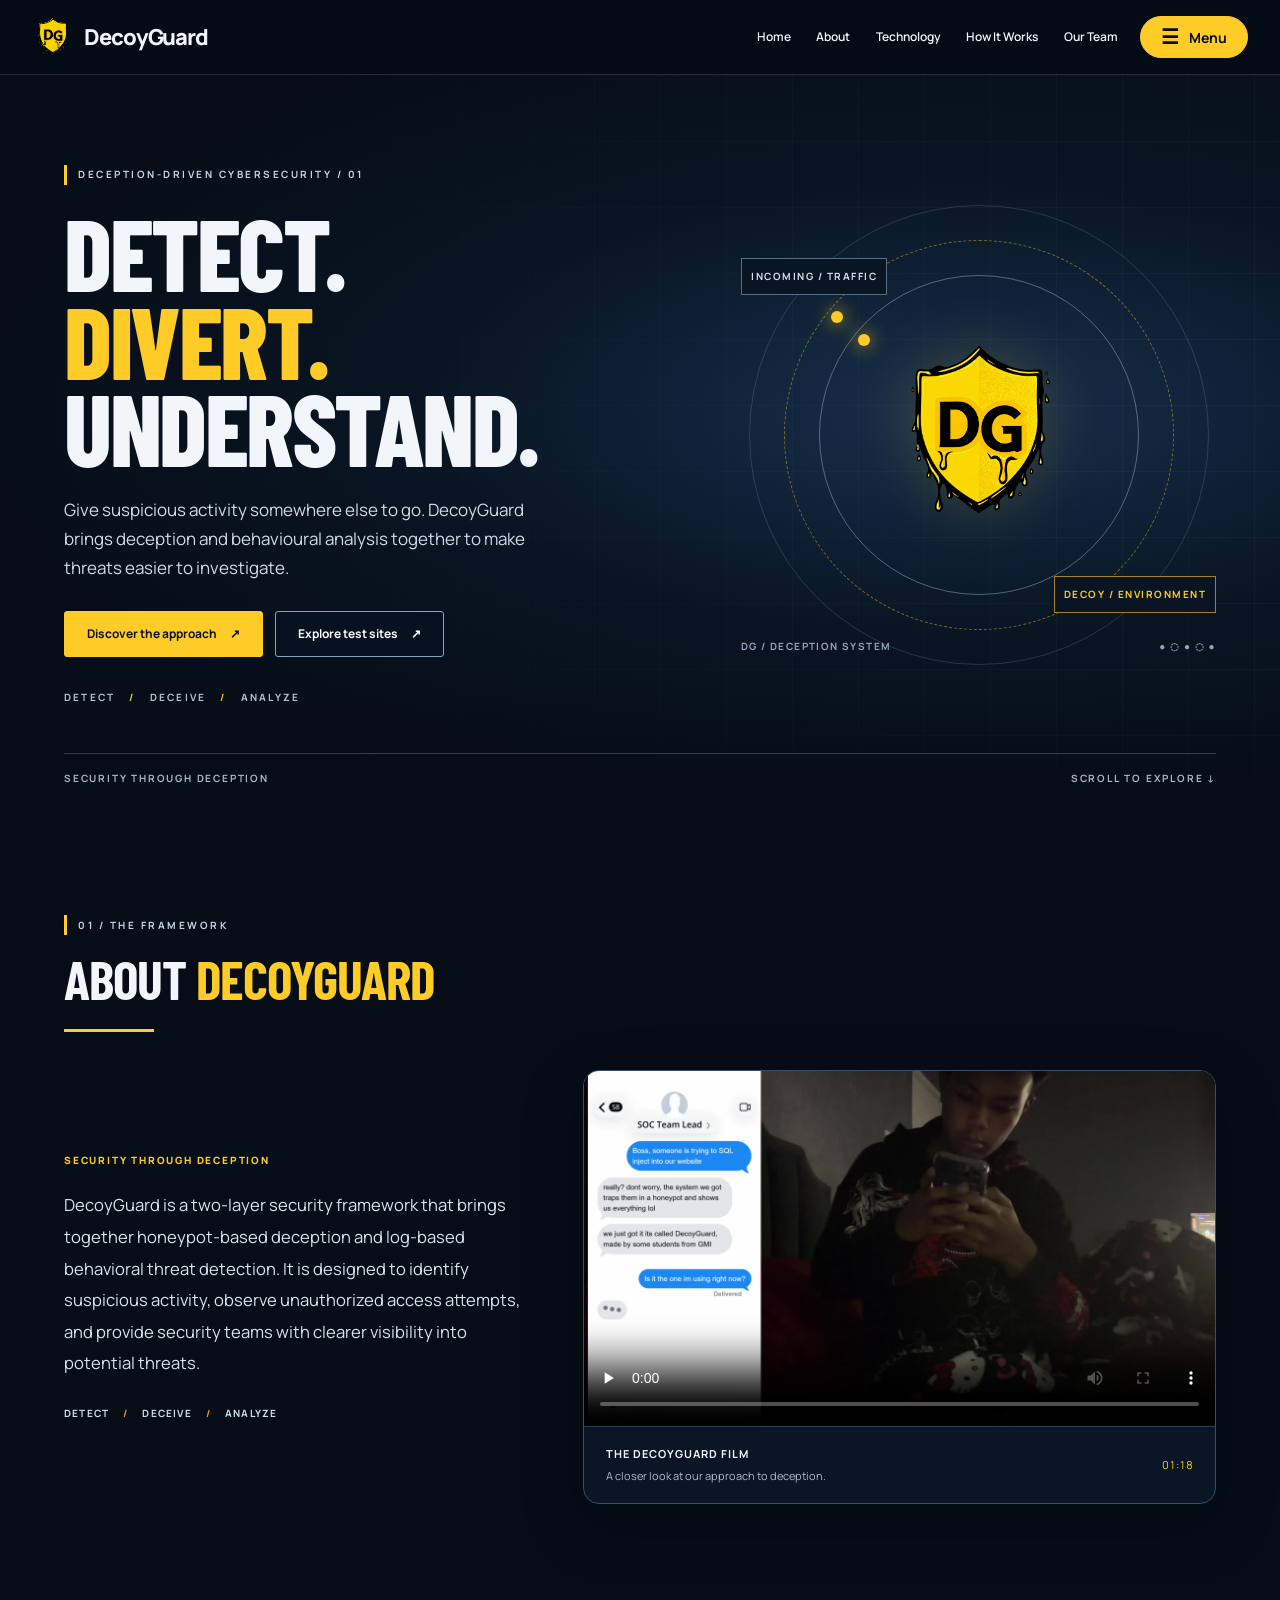
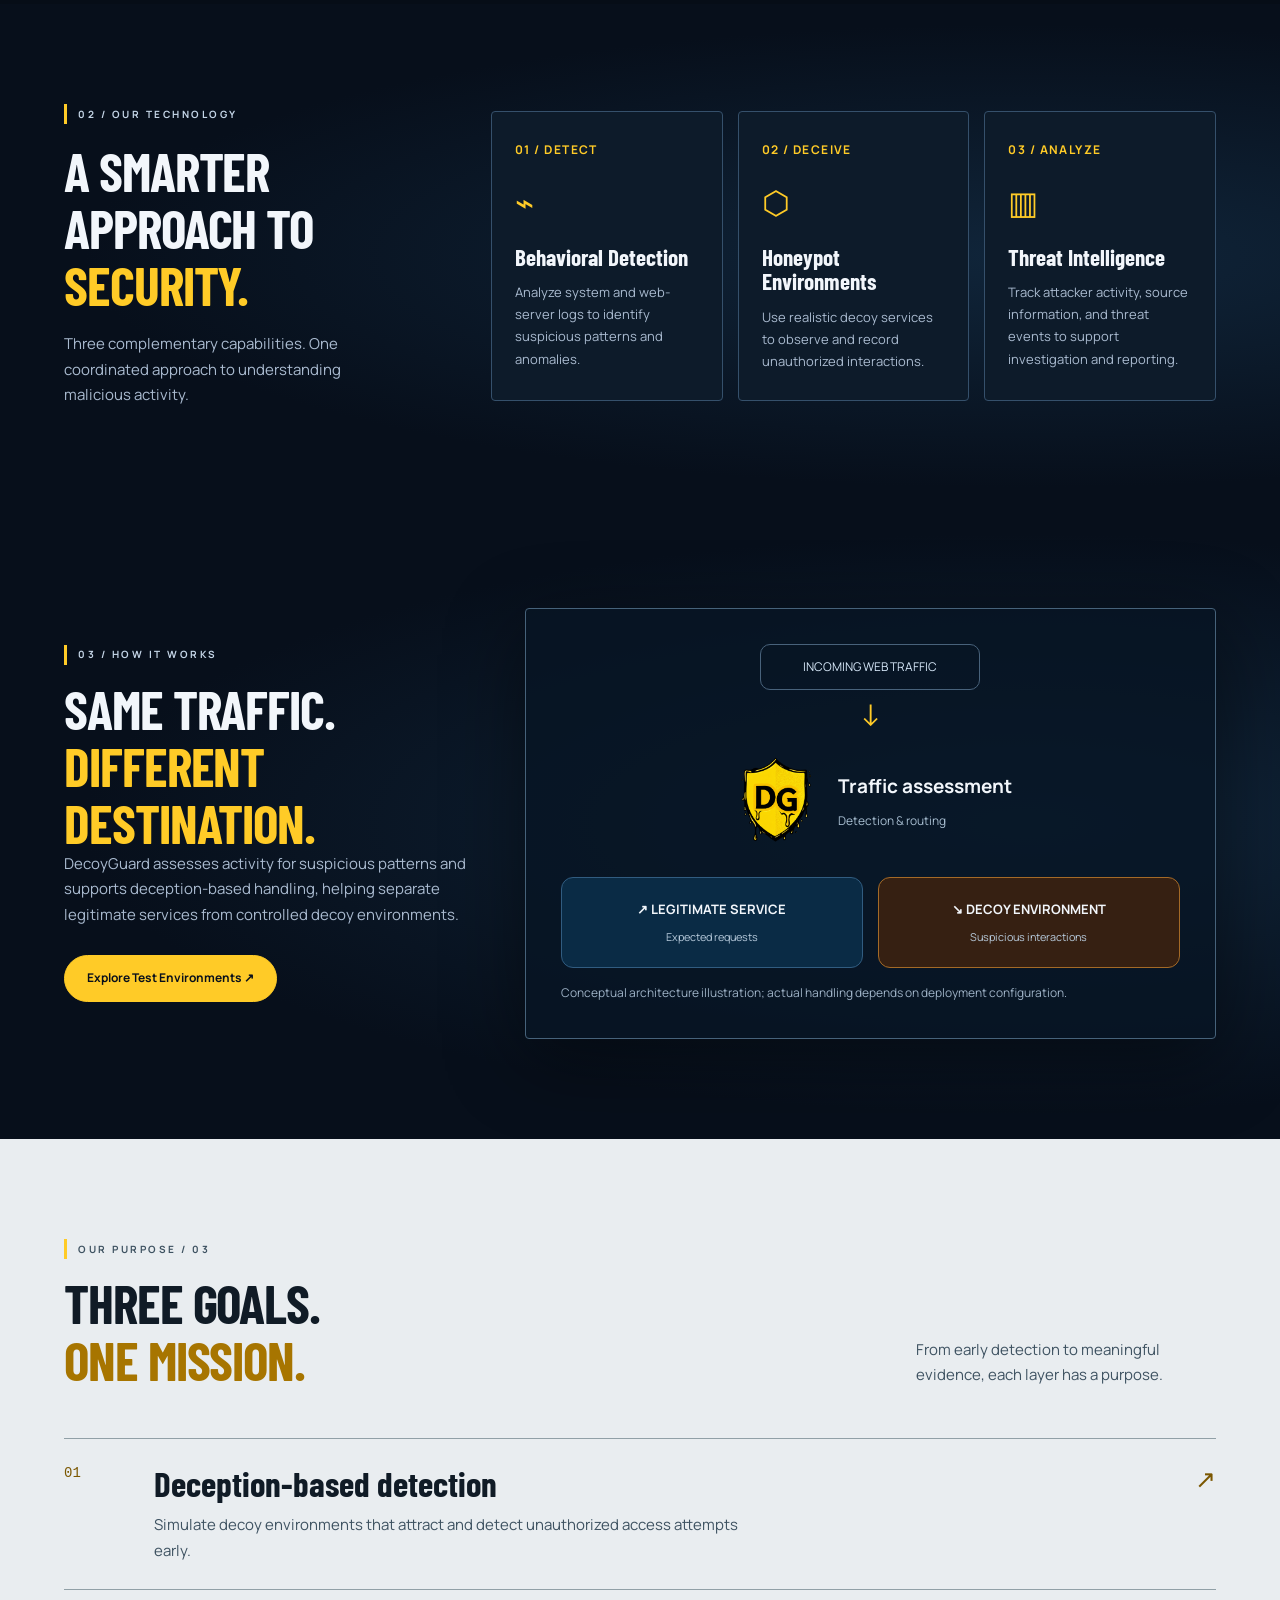
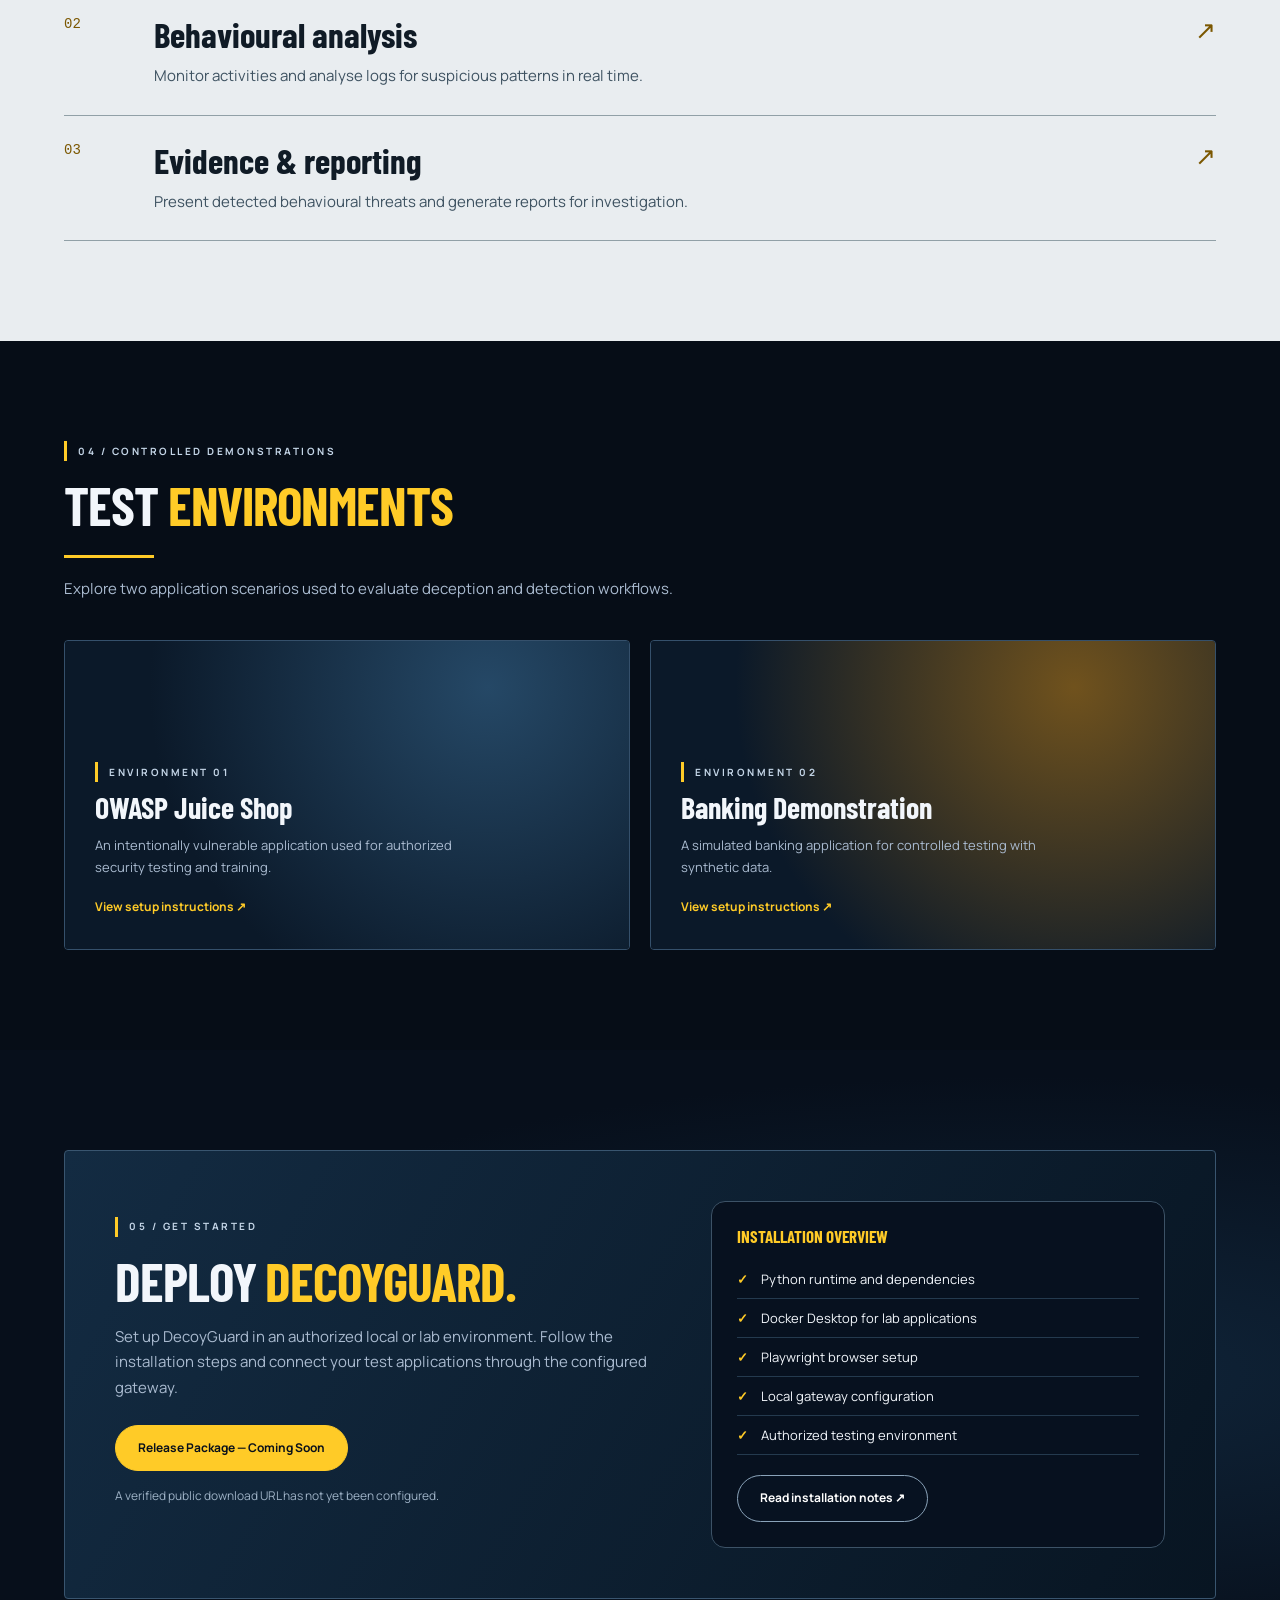
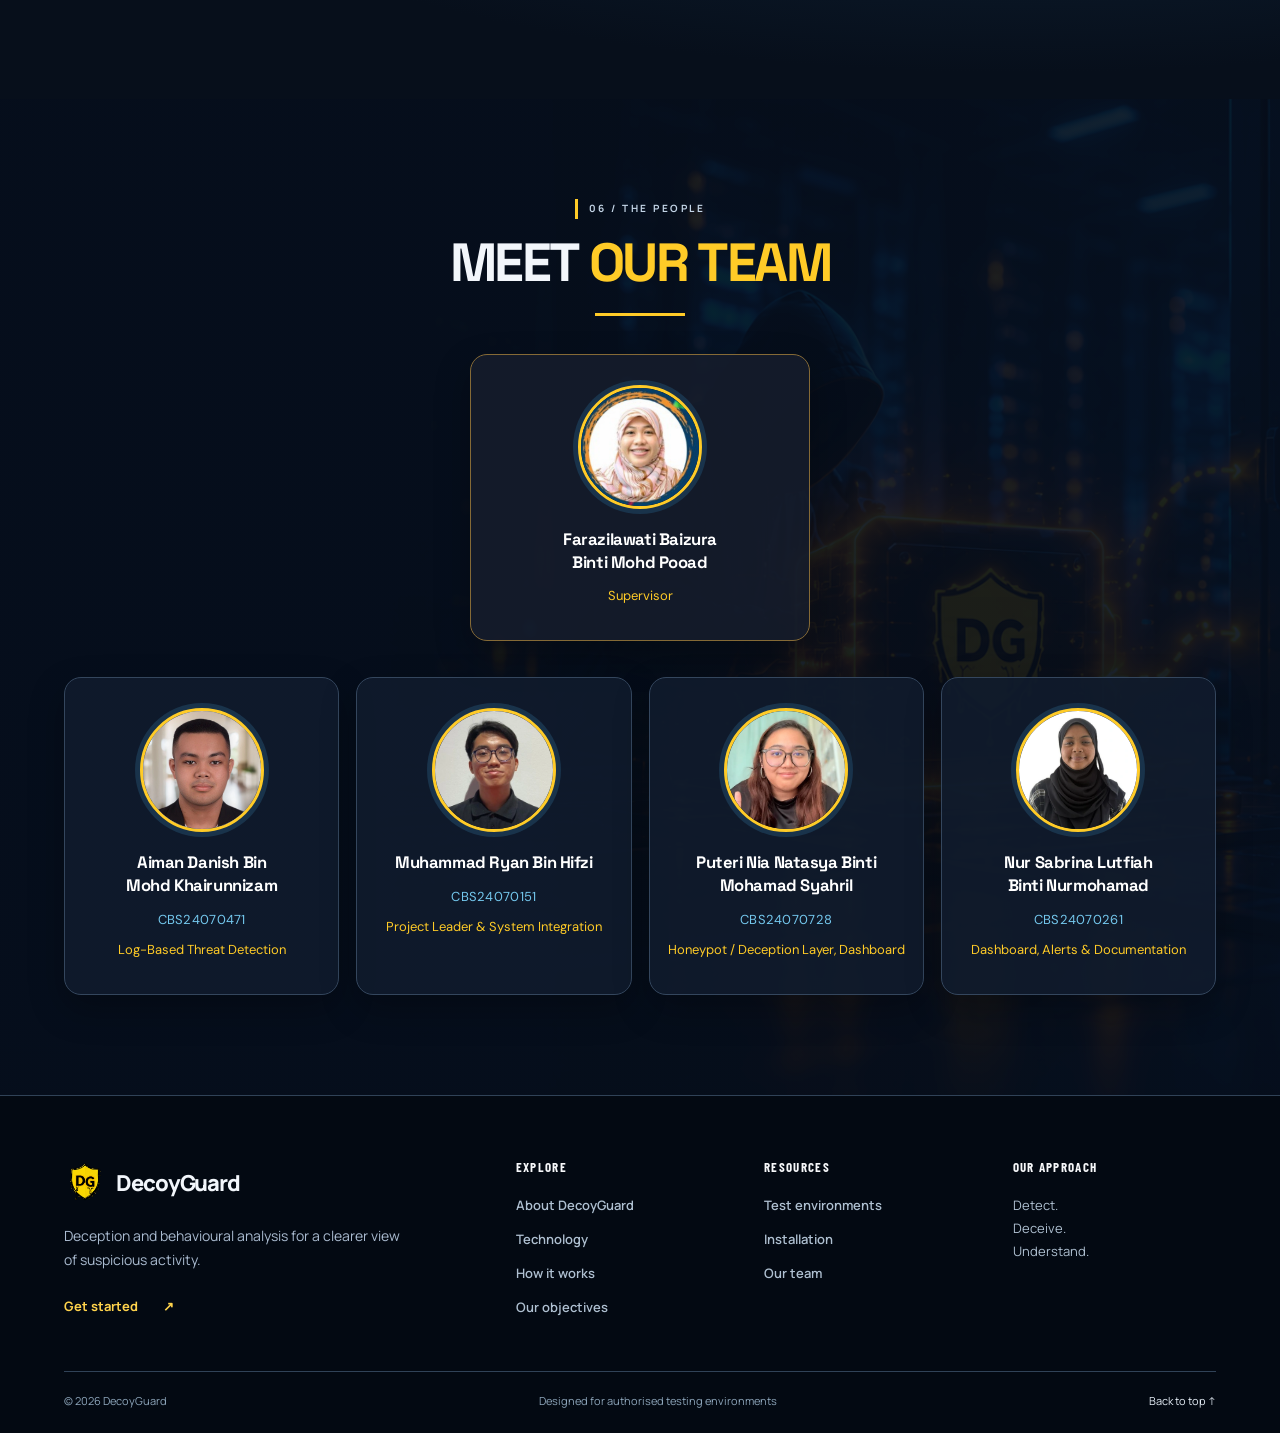
==== commit 52fed48a: "Add files via upload" ====
--- a/index.html
+++ b/index.html
@@ -39,9 +39,12 @@
 
 /* Editorial typography */
 body{font-family:'Manrope',Arial,sans-serif;line-height:1.7}h1,h2,h3{font-family:'Barlow Condensed','Arial Narrow',Arial,sans-serif;letter-spacing:-.025em;font-weight:700}.hero-copy h1{font-weight:800;letter-spacing:-.025em;line-height:.88;font-size:clamp(65px,7.8vw,116px)}.section:not(.team) h2{font-weight:700;letter-spacing:-.02em}.section:not(.team) h3{font-weight:700;letter-spacing:0}.brand{font-family:'Manrope',Arial,sans-serif;font-weight:800;letter-spacing:-.05em}.links,.button,.sidebar-toggle,.sidebar-links,.footer{font-family:'Manrope',Arial,sans-serif}.links,.footer-column a{font-weight:600}.kicker,.micro,.hero-bottom,.orbit-label,.visual-caption{font-family:'Manrope',Arial,sans-serif;font-weight:700}.section.team{font-family:'DM Sans',Arial,sans-serif}.team h2,.team h3{font-family:'Space Grotesk',Arial,sans-serif}.team h2{font-weight:700;letter-spacing:-.045em}.team h3{font-weight:700;letter-spacing:-.025em}@media(max-width:900px){.hero-copy h1{font-size:clamp(60px,10vw,90px)}}@media(max-width:600px){.hero-copy h1{font-size:clamp(49px,11vw,75px)}}
+
+/* About film: scoped to preserve the rest of the website and Our Team. */
+.about-feature{display:grid;grid-template-columns:minmax(0,.85fr) minmax(0,1.15fr);gap:clamp(28px,4vw,60px);align-items:center}.about-copy{padding:12px 0}.about-eyebrow{display:block;font-size:10px;font-weight:800;letter-spacing:.18em;color:var(--gold);margin-bottom:20px}.about-copy p{font-size:clamp(15px,1.3vw,18px);line-height:1.9;color:#d8e3ed;max-width:560px}.about-signature{display:flex;gap:14px;flex-wrap:wrap;margin-top:26px;font-size:10px;font-weight:700;letter-spacing:.12em;color:#cfdeec}.about-signature i{font-style:normal;color:var(--orange)}.about-film{margin:0;min-width:0;border:1px solid #35506b;border-radius:16px;overflow:hidden;background:#0a1625;box-shadow:0 20px 60px #0004}.about-film-frame{aspect-ratio:16/9;background:#02060c}.about-film video{display:block;width:100%;height:100%;object-fit:contain}.about-film video:focus-visible{outline:3px solid var(--gold);outline-offset:-3px}.about-film figcaption{display:flex;align-items:center;justify-content:space-between;gap:16px;padding:18px 22px;border-top:1px solid #2a4359}.about-film figcaption strong{display:block;color:#f2f6fb;font-size:11px;letter-spacing:.09em}.about-film figcaption small{display:block;margin-top:3px;color:#aabbd0;font-size:11px}.about-film-duration{font-size:11px;color:var(--gold);font-variant-numeric:tabular-nums;white-space:nowrap}@media(max-width:850px){.about-feature{grid-template-columns:minmax(0,1fr);gap:26px}.about-copy p{max-width:none}.about-copy{padding:0}.about-film{width:100%}}@media(prefers-reduced-motion:reduce){.about-feature .reveal{transition:none}}
 </style></head><body><header class="nav-wrap"><div class="wrap nav-inner"><a class="brand" href="#home"><img alt="DecoyGuard shield" src="assets/decoyguard-shield.png"/>DecoyGuard</a><nav aria-label="Main navigation" class="links" id="links"><a href="#home">Home</a><a href="#about">About</a><a href="#technology">Technology</a><a href="#how">How It Works</a><a href="#team">Our Team</a></nav><button class="sidebar-toggle" id="sidebar-toggle" type="button" aria-controls="site-sidebar" aria-expanded="false" aria-label="Open navigation sidebar"><span class="sidebar-toggle-icon" aria-hidden="true">☰</span><span>Menu</span></button></div></header><div class="sidebar-backdrop" id="sidebar-backdrop" hidden></div><aside class="site-sidebar" id="site-sidebar" aria-label="Explore DecoyGuard" aria-hidden="true" inert><div class="sidebar-head"><div><span class="sidebar-eyebrow">DECOYGUARD</span><h2>Explore</h2></div><button class="sidebar-close" id="sidebar-close" aria-label="Close sidebar" type="button">×</button></div><nav class="sidebar-links" aria-label="Explore links"><a href="#test"><span class="sidebar-link-icon">⌁</span><span><strong>Test Environments</strong><small>Explore our demonstration sites</small></span><span class="sidebar-chevron">↗</span></a><a href="#download"><span class="sidebar-link-icon">↓</span><span><strong>Download</strong><small>Release information and setup</small></span><span class="sidebar-chevron">↗</span></a></nav><a class="sidebar-start" href="#download">Get Started <span aria-hidden="true">↗</span></a><p class="sidebar-note">Detect · Deceive · Analyze</p></aside>
 <main><section class="hero" id="home"><div class="wrap hero-content"><div class="hero-copy"><div class="kicker">Deception-driven cybersecurity / 01</div><h1>DETECT.<br/><span class="gold">DIVERT.</span><br/>UNDERSTAND.</h1><p>Give suspicious activity somewhere else to go. DecoyGuard brings deception and behavioural analysis together to make threats easier to investigate.</p><div class="actions"><a class="button" href="#how">Discover the approach <span>↗</span></a><a class="button ghost" href="#test">Explore test sites <span>↗</span></a></div><div class="micro">Detect <span>/</span> Deceive <span>/</span> Analyze</div></div><div class="hero-visual" aria-label="Illustration of suspicious traffic and a decoy shield"><div class="orbital orbital-one"></div><div class="orbital orbital-two"></div><div class="orbital orbital-three"></div><div class="orbit-label orbit-a">INCOMING / TRAFFIC</div><div class="orbit-label orbit-b">DECOY / ENVIRONMENT</div><div class="orbital-dot dot-one"></div><div class="orbital-dot dot-two"></div><div class="hero-shield"><img src="assets/decoyguard-shield.png" alt="DecoyGuard shield"/></div><div class="visual-caption"><span>DG / DECEPTION SYSTEM</span><span>● ◌ ● ◌ ●</span></div></div></div><div class="hero-bottom wrap"><span>SECURITY THROUGH DECEPTION</span><span>SCROLL TO EXPLORE ↓</span></div></section>
-<section class="section" id="about"><div class="wrap"><div class="section-head reveal"><div class="kicker">01 / The framework</div><h2>ABOUT <span class="gold">DECOYGUARD</span></h2><div class="underline"></div></div><div class="about-panel reveal"><p>DecoyGuard is a two-layer security framework that brings together honeypot-based deception and log-based behavioral threat detection. It is designed to identify suspicious activity, observe unauthorized access attempts, and provide security teams with clearer visibility into potential threats.</p></div></div></section>
+<section class="section" id="about"><div class="wrap"><div class="section-head reveal"><div class="kicker">01 / The framework</div><h2>ABOUT <span class="gold">DECOYGUARD</span></h2><div class="underline"></div></div><div class="about-feature"><div class="about-copy reveal"><span class="about-eyebrow">SECURITY THROUGH DECEPTION</span><p>DecoyGuard is a two-layer security framework that brings together honeypot-based deception and log-based behavioral threat detection. It is designed to identify suspicious activity, observe unauthorized access attempts, and provide security teams with clearer visibility into potential threats.</p><div class="about-signature"><span>DETECT</span><i aria-hidden="true">/</i><span>DECEIVE</span><i aria-hidden="true">/</i><span>ANALYZE</span></div></div><figure class="about-film reveal"><div class="about-film-frame"><video controls playsinline preload="none" poster="assets/decoyguard-commercial-poster.jpg" aria-label="DecoyGuard project commercial" aria-describedby="about-film-caption"><source src="assets/decoyguard-commercial.mp4" type="video/mp4"/>Your browser does not support embedded video. <a href="assets/decoyguard-commercial.mp4">Watch the DecoyGuard commercial</a>.</video></div><figcaption id="about-film-caption"><span><strong>THE DECOYGUARD FILM</strong><small>A closer look at our approach to deception.</small></span><span class="about-film-duration">01:18</span></figcaption></figure></div></div></section>
 <section class="section photo" id="technology"><div class="wrap split"><div class="reveal"><div class="kicker">02 / Our technology</div><h2>A SMARTER<br/>APPROACH TO <span class="gold">SECURITY.</span></h2><p>Three complementary capabilities. One coordinated approach to understanding malicious activity.</p></div><div class="feature-grid"><article class="feature reveal"><div class="number">01 / DETECT</div><div class="symbol">⌁</div><h3>Behavioral Detection</h3><p>Analyze system and web-server logs to identify suspicious patterns and anomalies.</p></article><article class="feature reveal"><div class="number">02 / DECEIVE</div><div class="symbol">⬡</div><h3>Honeypot Environments</h3><p>Use realistic decoy services to observe and record unauthorized interactions.</p></article><article class="feature reveal"><div class="number">03 / ANALYZE</div><div class="symbol">▥</div><h3>Threat Intelligence</h3><p>Track attacker activity, source information, and threat events to support investigation and reporting.</p></article></div></div></section>
 <section class="section journey" id="how"><div class="wrap journey-grid"><div class="reveal"><div class="kicker">03 / How it works</div><h2>SAME TRAFFIC.<br/><span class="gold">DIFFERENT DESTINATION.</span></h2><p>DecoyGuard assesses activity for suspicious patterns and supports deception-based handling, helping separate legitimate services from controlled decoy environments.</p><div class="actions"><a class="button" href="#test">Explore Test Environments ↗</a></div></div><div aria-label="Conceptual traffic flow" class="flow reveal"><div class="flow-entry">INCOMING WEB TRAFFIC</div><div class="flow-down">↓</div><div class="flow-center"><img alt="" src="assets/decoyguard-shield.png"/><strong>Traffic assessment<br/><small style="color:#a7bdd0;font-size:12px;font-weight:400">Detection &amp; routing</small></strong></div><div class="flow-branches"><div>↗ LEGITIMATE SERVICE<small>Expected requests</small></div><div>↘ DECOY ENVIRONMENT<small>Suspicious interactions</small></div></div><p class="notice">Conceptual architecture illustration; actual handling depends on deployment configuration.</p></div></div></section>
 <section class="section objective-section" id="objectives"><div class="wrap"><div class="objective-head reveal"><div><div class="kicker">Our purpose / 03</div><h2>THREE GOALS.<br/><span class="gold">ONE MISSION.</span></h2></div><p>From early detection to meaningful evidence, each layer has a purpose.</p></div><div class="objective-list"><article class="objective reveal"><span>01</span><div><h3>Deception-based detection</h3><p>Simulate decoy environments that attract and detect unauthorized access attempts early.</p></div><span aria-hidden="true">↗</span></article><article class="objective reveal"><span>02</span><div><h3>Behavioural analysis</h3><p>Monitor activities and analyse logs for suspicious patterns in real time.</p></div><span aria-hidden="true">↗</span></article><article class="objective reveal"><span>03</span><div><h3>Evidence &amp; reporting</h3><p>Present detected behavioural threats and generate reports for investigation.</p></div><span aria-hidden="true">↗</span></article></div></div></section><section class="section" id="test"><div class="wrap"><div class="section-head reveal"><div class="kicker">04 / Controlled demonstrations</div><h2>TEST <span class="gold">ENVIRONMENTS</span></h2><div class="underline"></div><p style="margin-top:18px">Explore two application scenarios used to evaluate deception and detection workflows.</p></div><div class="test-grid"><article class="test-card reveal"><div><div class="kicker">Environment 01</div><h3>OWASP Juice Shop</h3><p>An intentionally vulnerable application used for authorized security testing and training.</p><a class="text-link" href="#download">View setup instructions ↗</a></div></article><article class="test-card reveal"><div><div class="kicker">Environment 02</div><h3>Banking Demonstration</h3><p>A simulated banking application for controlled testing with synthetic data.</p><a class="text-link" href="#download">View setup instructions ↗</a></div></article></div></div></section>
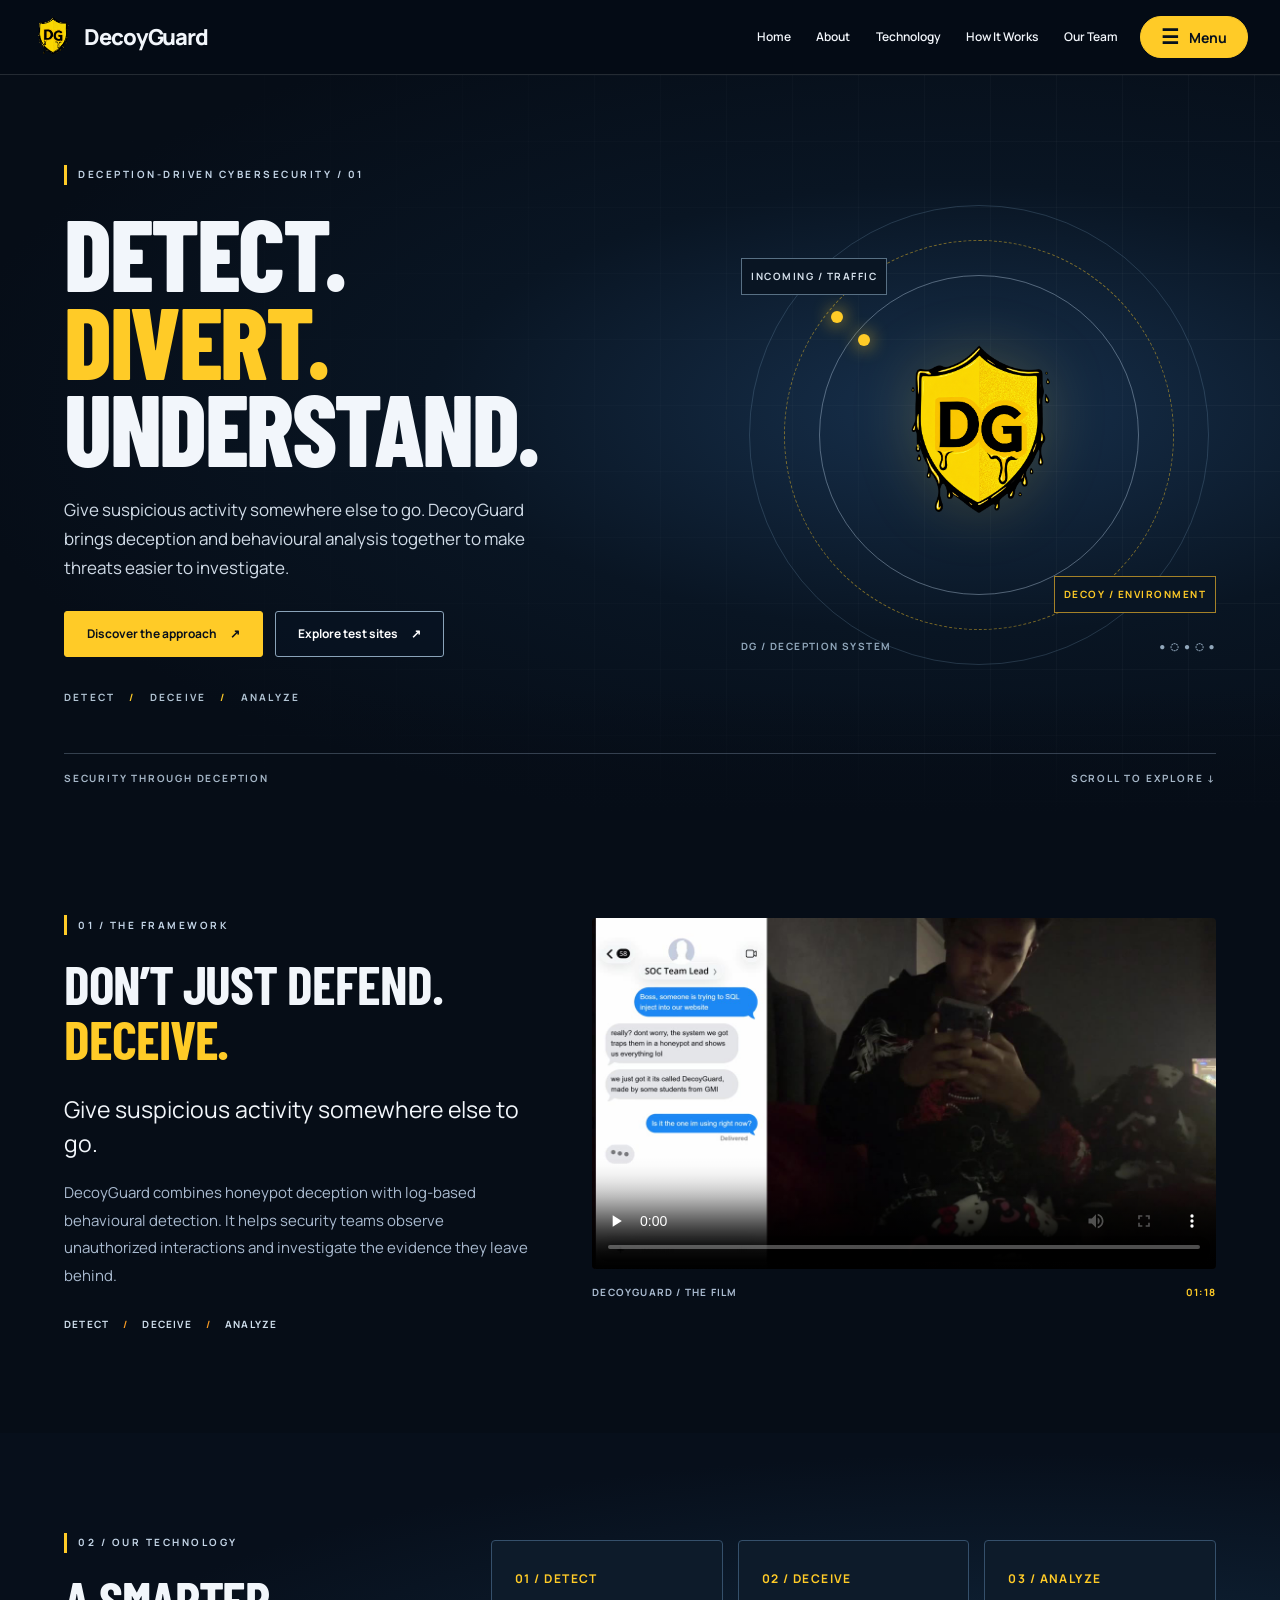
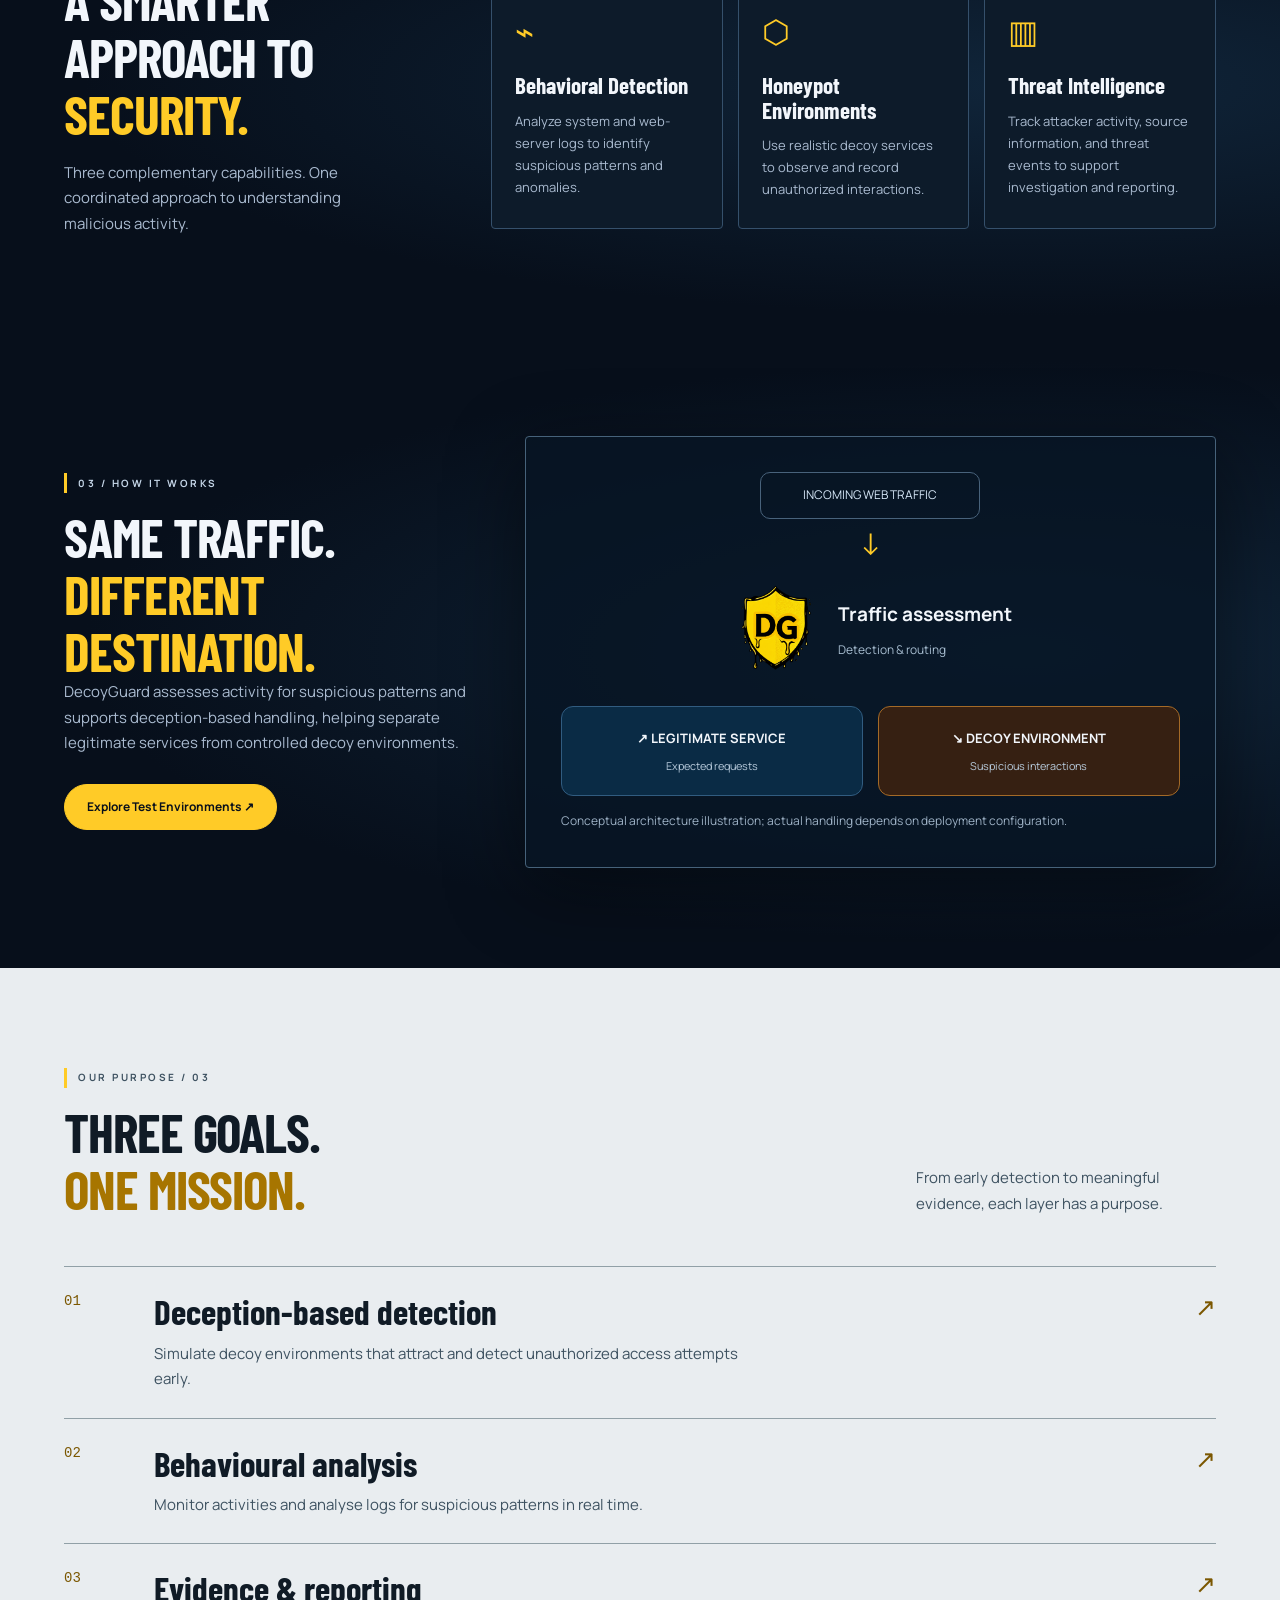
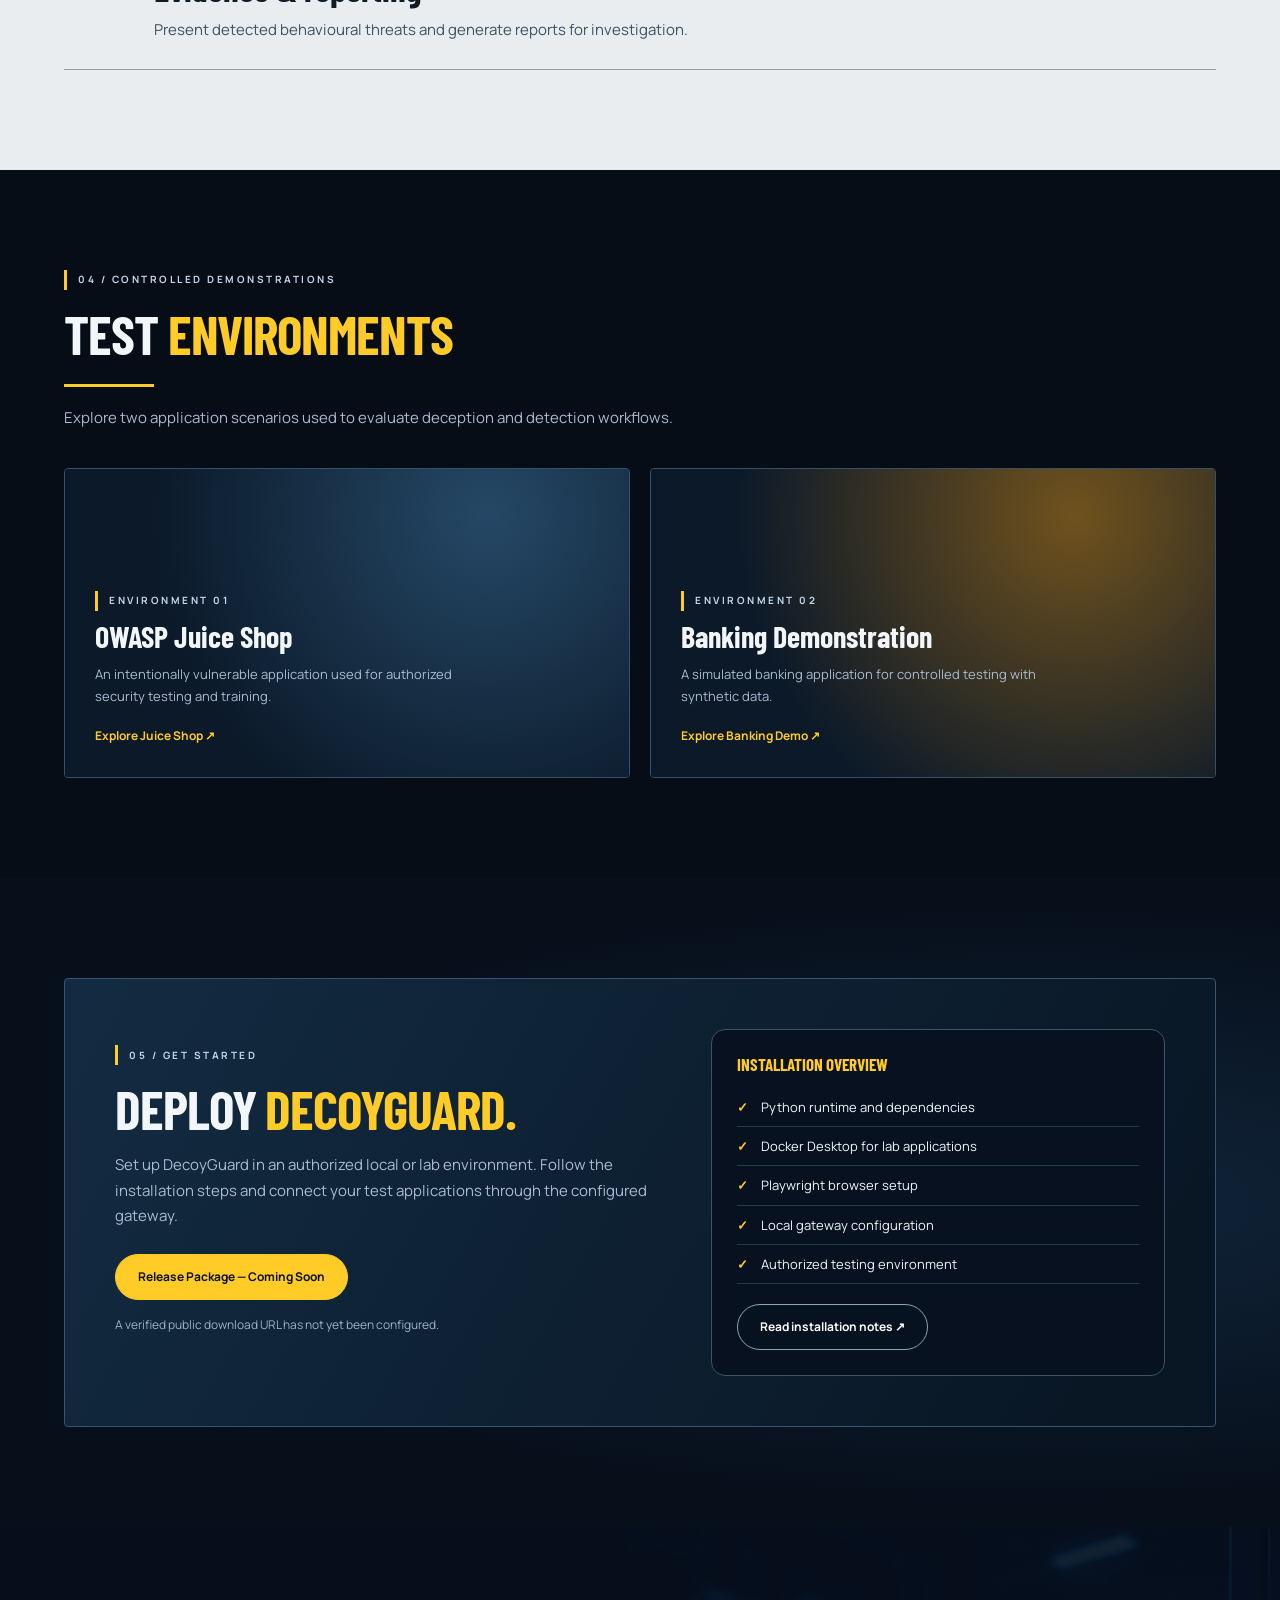
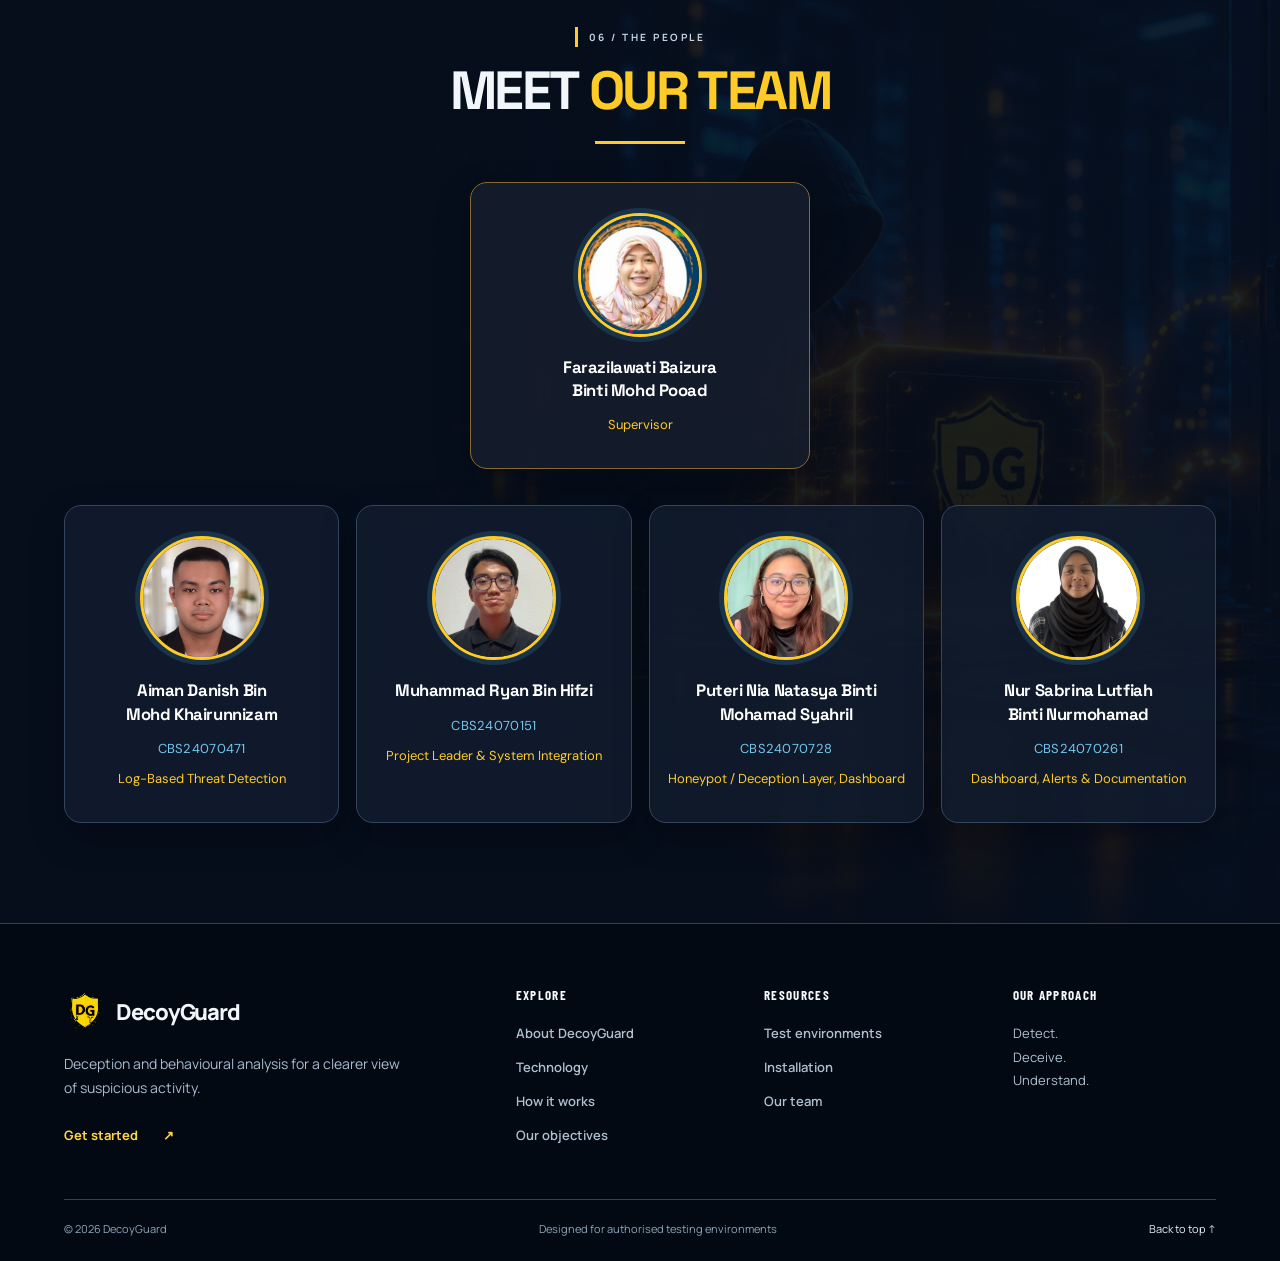
==== commit 42df6ec6: "Add files via upload" ====
--- a/index.html
+++ b/index.html
@@ -42,12 +42,15 @@
 
 /* About film: scoped to preserve the rest of the website and Our Team. */
 .about-feature{display:grid;grid-template-columns:minmax(0,.85fr) minmax(0,1.15fr);gap:clamp(28px,4vw,60px);align-items:center}.about-copy{padding:12px 0}.about-eyebrow{display:block;font-size:10px;font-weight:800;letter-spacing:.18em;color:var(--gold);margin-bottom:20px}.about-copy p{font-size:clamp(15px,1.3vw,18px);line-height:1.9;color:#d8e3ed;max-width:560px}.about-signature{display:flex;gap:14px;flex-wrap:wrap;margin-top:26px;font-size:10px;font-weight:700;letter-spacing:.12em;color:#cfdeec}.about-signature i{font-style:normal;color:var(--orange)}.about-film{margin:0;min-width:0;border:1px solid #35506b;border-radius:16px;overflow:hidden;background:#0a1625;box-shadow:0 20px 60px #0004}.about-film-frame{aspect-ratio:16/9;background:#02060c}.about-film video{display:block;width:100%;height:100%;object-fit:contain}.about-film video:focus-visible{outline:3px solid var(--gold);outline-offset:-3px}.about-film figcaption{display:flex;align-items:center;justify-content:space-between;gap:16px;padding:18px 22px;border-top:1px solid #2a4359}.about-film figcaption strong{display:block;color:#f2f6fb;font-size:11px;letter-spacing:.09em}.about-film figcaption small{display:block;margin-top:3px;color:#aabbd0;font-size:11px}.about-film-duration{font-size:11px;color:var(--gold);font-variant-numeric:tabular-nums;white-space:nowrap}@media(max-width:850px){.about-feature{grid-template-columns:minmax(0,1fr);gap:26px}.about-copy p{max-width:none}.about-copy{padding:0}.about-film{width:100%}}@media(prefers-reduced-motion:reduce){.about-feature .reveal{transition:none}}
+
+/* Editorial About layout: all selectors scoped away from Our Team. */
+#about .about-feature{grid-template-columns:minmax(0,.86fr) minmax(0,1.14fr);align-items:start;gap:clamp(28px,4.5vw,70px)}#about .about-copy{padding:0}#about .about-copy h2{font-size:clamp(38px,4.2vw,64px);margin:22px 0 25px;line-height:1.02}#about .about-copy .about-lead{font-size:clamp(19px,1.8vw,24px);line-height:1.5;color:#f2f6fb;margin-bottom:18px}#about .about-copy p:not(.about-lead){font-size:15px;line-height:1.85;color:#aabbd0}#about .about-film{border:0;border-radius:0;background:transparent;box-shadow:none;margin-top:3px;overflow:visible}#about .about-film-frame{border-radius:4px;overflow:hidden;background:#07111d}#about .about-film figcaption{padding:15px 0;border:0;font-size:10px;font-weight:700;letter-spacing:.12em;color:#aabbd0}#about .about-film figcaption span:last-child{color:var(--gold)}@media(max-width:850px){#about .about-feature{grid-template-columns:minmax(0,1fr);gap:32px}#about .about-copy h2{max-width:650px}#about .about-film{margin-top:0}}
 </style></head><body><header class="nav-wrap"><div class="wrap nav-inner"><a class="brand" href="#home"><img alt="DecoyGuard shield" src="assets/decoyguard-shield.png"/>DecoyGuard</a><nav aria-label="Main navigation" class="links" id="links"><a href="#home">Home</a><a href="#about">About</a><a href="#technology">Technology</a><a href="#how">How It Works</a><a href="#team">Our Team</a></nav><button class="sidebar-toggle" id="sidebar-toggle" type="button" aria-controls="site-sidebar" aria-expanded="false" aria-label="Open navigation sidebar"><span class="sidebar-toggle-icon" aria-hidden="true">☰</span><span>Menu</span></button></div></header><div class="sidebar-backdrop" id="sidebar-backdrop" hidden></div><aside class="site-sidebar" id="site-sidebar" aria-label="Explore DecoyGuard" aria-hidden="true" inert><div class="sidebar-head"><div><span class="sidebar-eyebrow">DECOYGUARD</span><h2>Explore</h2></div><button class="sidebar-close" id="sidebar-close" aria-label="Close sidebar" type="button">×</button></div><nav class="sidebar-links" aria-label="Explore links"><a href="#test"><span class="sidebar-link-icon">⌁</span><span><strong>Test Environments</strong><small>Explore our demonstration sites</small></span><span class="sidebar-chevron">↗</span></a><a href="#download"><span class="sidebar-link-icon">↓</span><span><strong>Download</strong><small>Release information and setup</small></span><span class="sidebar-chevron">↗</span></a></nav><a class="sidebar-start" href="#download">Get Started <span aria-hidden="true">↗</span></a><p class="sidebar-note">Detect · Deceive · Analyze</p></aside>
 <main><section class="hero" id="home"><div class="wrap hero-content"><div class="hero-copy"><div class="kicker">Deception-driven cybersecurity / 01</div><h1>DETECT.<br/><span class="gold">DIVERT.</span><br/>UNDERSTAND.</h1><p>Give suspicious activity somewhere else to go. DecoyGuard brings deception and behavioural analysis together to make threats easier to investigate.</p><div class="actions"><a class="button" href="#how">Discover the approach <span>↗</span></a><a class="button ghost" href="#test">Explore test sites <span>↗</span></a></div><div class="micro">Detect <span>/</span> Deceive <span>/</span> Analyze</div></div><div class="hero-visual" aria-label="Illustration of suspicious traffic and a decoy shield"><div class="orbital orbital-one"></div><div class="orbital orbital-two"></div><div class="orbital orbital-three"></div><div class="orbit-label orbit-a">INCOMING / TRAFFIC</div><div class="orbit-label orbit-b">DECOY / ENVIRONMENT</div><div class="orbital-dot dot-one"></div><div class="orbital-dot dot-two"></div><div class="hero-shield"><img src="assets/decoyguard-shield.png" alt="DecoyGuard shield"/></div><div class="visual-caption"><span>DG / DECEPTION SYSTEM</span><span>● ◌ ● ◌ ●</span></div></div></div><div class="hero-bottom wrap"><span>SECURITY THROUGH DECEPTION</span><span>SCROLL TO EXPLORE ↓</span></div></section>
-<section class="section" id="about"><div class="wrap"><div class="section-head reveal"><div class="kicker">01 / The framework</div><h2>ABOUT <span class="gold">DECOYGUARD</span></h2><div class="underline"></div></div><div class="about-feature"><div class="about-copy reveal"><span class="about-eyebrow">SECURITY THROUGH DECEPTION</span><p>DecoyGuard is a two-layer security framework that brings together honeypot-based deception and log-based behavioral threat detection. It is designed to identify suspicious activity, observe unauthorized access attempts, and provide security teams with clearer visibility into potential threats.</p><div class="about-signature"><span>DETECT</span><i aria-hidden="true">/</i><span>DECEIVE</span><i aria-hidden="true">/</i><span>ANALYZE</span></div></div><figure class="about-film reveal"><div class="about-film-frame"><video controls playsinline preload="none" poster="assets/decoyguard-commercial-poster.jpg" aria-label="DecoyGuard project commercial" aria-describedby="about-film-caption"><source src="assets/decoyguard-commercial.mp4" type="video/mp4"/>Your browser does not support embedded video. <a href="assets/decoyguard-commercial.mp4">Watch the DecoyGuard commercial</a>.</video></div><figcaption id="about-film-caption"><span><strong>THE DECOYGUARD FILM</strong><small>A closer look at our approach to deception.</small></span><span class="about-film-duration">01:18</span></figcaption></figure></div></div></section>
+<section class="section" id="about"><div class="wrap about-feature"><div class="about-copy reveal"><div class="kicker">01 / The framework</div><h2>DON’T JUST DEFEND.<br/><span class="gold">DECEIVE.</span></h2><p class="about-lead">Give suspicious activity somewhere else to go.</p><p>DecoyGuard combines honeypot deception with log-based behavioural detection. It helps security teams observe unauthorized interactions and investigate the evidence they leave behind.</p><div class="about-signature"><span>DETECT</span><i aria-hidden="true">/</i><span>DECEIVE</span><i aria-hidden="true">/</i><span>ANALYZE</span></div></div><figure class="about-film reveal"><div class="about-film-frame"><video id="about-commercial" controls playsinline preload="none" poster="assets/decoyguard-commercial-poster.jpg" aria-label="DecoyGuard project commercial" aria-describedby="about-film-caption"><source src="assets/decoyguard-commercial.mp4" type="video/mp4"/>Your browser does not support embedded video. <a href="assets/decoyguard-commercial.mp4">Watch the commercial</a>.</video></div><figcaption id="about-film-caption"><span>DECOYGUARD / THE FILM</span><span>01:18</span></figcaption></figure></div></section>
 <section class="section photo" id="technology"><div class="wrap split"><div class="reveal"><div class="kicker">02 / Our technology</div><h2>A SMARTER<br/>APPROACH TO <span class="gold">SECURITY.</span></h2><p>Three complementary capabilities. One coordinated approach to understanding malicious activity.</p></div><div class="feature-grid"><article class="feature reveal"><div class="number">01 / DETECT</div><div class="symbol">⌁</div><h3>Behavioral Detection</h3><p>Analyze system and web-server logs to identify suspicious patterns and anomalies.</p></article><article class="feature reveal"><div class="number">02 / DECEIVE</div><div class="symbol">⬡</div><h3>Honeypot Environments</h3><p>Use realistic decoy services to observe and record unauthorized interactions.</p></article><article class="feature reveal"><div class="number">03 / ANALYZE</div><div class="symbol">▥</div><h3>Threat Intelligence</h3><p>Track attacker activity, source information, and threat events to support investigation and reporting.</p></article></div></div></section>
 <section class="section journey" id="how"><div class="wrap journey-grid"><div class="reveal"><div class="kicker">03 / How it works</div><h2>SAME TRAFFIC.<br/><span class="gold">DIFFERENT DESTINATION.</span></h2><p>DecoyGuard assesses activity for suspicious patterns and supports deception-based handling, helping separate legitimate services from controlled decoy environments.</p><div class="actions"><a class="button" href="#test">Explore Test Environments ↗</a></div></div><div aria-label="Conceptual traffic flow" class="flow reveal"><div class="flow-entry">INCOMING WEB TRAFFIC</div><div class="flow-down">↓</div><div class="flow-center"><img alt="" src="assets/decoyguard-shield.png"/><strong>Traffic assessment<br/><small style="color:#a7bdd0;font-size:12px;font-weight:400">Detection &amp; routing</small></strong></div><div class="flow-branches"><div>↗ LEGITIMATE SERVICE<small>Expected requests</small></div><div>↘ DECOY ENVIRONMENT<small>Suspicious interactions</small></div></div><p class="notice">Conceptual architecture illustration; actual handling depends on deployment configuration.</p></div></div></section>
-<section class="section objective-section" id="objectives"><div class="wrap"><div class="objective-head reveal"><div><div class="kicker">Our purpose / 03</div><h2>THREE GOALS.<br/><span class="gold">ONE MISSION.</span></h2></div><p>From early detection to meaningful evidence, each layer has a purpose.</p></div><div class="objective-list"><article class="objective reveal"><span>01</span><div><h3>Deception-based detection</h3><p>Simulate decoy environments that attract and detect unauthorized access attempts early.</p></div><span aria-hidden="true">↗</span></article><article class="objective reveal"><span>02</span><div><h3>Behavioural analysis</h3><p>Monitor activities and analyse logs for suspicious patterns in real time.</p></div><span aria-hidden="true">↗</span></article><article class="objective reveal"><span>03</span><div><h3>Evidence &amp; reporting</h3><p>Present detected behavioural threats and generate reports for investigation.</p></div><span aria-hidden="true">↗</span></article></div></div></section><section class="section" id="test"><div class="wrap"><div class="section-head reveal"><div class="kicker">04 / Controlled demonstrations</div><h2>TEST <span class="gold">ENVIRONMENTS</span></h2><div class="underline"></div><p style="margin-top:18px">Explore two application scenarios used to evaluate deception and detection workflows.</p></div><div class="test-grid"><article class="test-card reveal"><div><div class="kicker">Environment 01</div><h3>OWASP Juice Shop</h3><p>An intentionally vulnerable application used for authorized security testing and training.</p><a class="text-link" href="#download">View setup instructions ↗</a></div></article><article class="test-card reveal"><div><div class="kicker">Environment 02</div><h3>Banking Demonstration</h3><p>A simulated banking application for controlled testing with synthetic data.</p><a class="text-link" href="#download">View setup instructions ↗</a></div></article></div></div></section>
+<section class="section objective-section" id="objectives"><div class="wrap"><div class="objective-head reveal"><div><div class="kicker">Our purpose / 03</div><h2>THREE GOALS.<br/><span class="gold">ONE MISSION.</span></h2></div><p>From early detection to meaningful evidence, each layer has a purpose.</p></div><div class="objective-list"><article class="objective reveal"><span>01</span><div><h3>Deception-based detection</h3><p>Simulate decoy environments that attract and detect unauthorized access attempts early.</p></div><span aria-hidden="true">↗</span></article><article class="objective reveal"><span>02</span><div><h3>Behavioural analysis</h3><p>Monitor activities and analyse logs for suspicious patterns in real time.</p></div><span aria-hidden="true">↗</span></article><article class="objective reveal"><span>03</span><div><h3>Evidence &amp; reporting</h3><p>Present detected behavioural threats and generate reports for investigation.</p></div><span aria-hidden="true">↗</span></article></div></div></section><section class="section" id="test"><div class="wrap"><div class="section-head reveal"><div class="kicker">04 / Controlled demonstrations</div><h2>TEST <span class="gold">ENVIRONMENTS</span></h2><div class="underline"></div><p style="margin-top:18px">Explore two application scenarios used to evaluate deception and detection workflows.</p></div><div class="test-grid"><article class="test-card reveal"><div><div class="kicker">Environment 01</div><h3>OWASP Juice Shop</h3><p>An intentionally vulnerable application used for authorized security testing and training.</p><a class="text-link" href="juice-shop.html">Explore Juice Shop ↗</a></div></article><article class="test-card reveal"><div><div class="kicker">Environment 02</div><h3>Banking Demonstration</h3><p>A simulated banking application for controlled testing with synthetic data.</p><a class="text-link" href="banking.html">Explore Banking Demo ↗</a></div></article></div></div></section>
 <section class="section photo" id="download"><div class="wrap"><div class="download-panel reveal"><div><div class="kicker">05 / Get started</div><h2>DEPLOY <span class="gold">DECOYGUARD.</span></h2><p>Set up DecoyGuard in an authorized local or lab environment. Follow the installation steps and connect your test applications through the configured gateway.</p><button class="button" id="release-button">Release Package — Coming Soon</button><p class="notice">A verified public download URL has not yet been configured.</p></div><div class="checklist"><h3>INSTALLATION OVERVIEW</h3><div><b>✓</b> Python runtime and dependencies</div><div><b>✓</b> Docker Desktop for lab applications</div><div><b>✓</b> Playwright browser setup</div><div><b>✓</b> Local gateway configuration</div><div><b>✓</b> Authorized testing environment</div><button class="button ghost" id="guide-button" style="margin-top:20px">Read installation notes ↗</button></div></div></div></section>
 <section class="section team" id="team"><div class="wrap"><div class="section-head reveal"><div class="kicker">06 / The people</div><h2>MEET <span class="gold">OUR TEAM</span></h2><div class="underline"></div></div>
 <div class="team-hierarchy">
@@ -62,4 +65,6 @@
 <footer class="footer"><div class="wrap"><div class="footer-top"><div class="footer-about"><a class="brand" href="#home"><img alt="" src="assets/decoyguard-shield.png"/>DecoyGuard</a><p>Deception and behavioural analysis for a clearer view of suspicious activity.</p><a class="footer-cta" href="#download">Get started <span>↗</span></a></div><nav class="footer-column" aria-label="Explore"><h3>Explore</h3><a href="#about">About DecoyGuard</a><a href="#technology">Technology</a><a href="#how">How it works</a><a href="#objectives">Our objectives</a></nav><nav class="footer-column" aria-label="Resources"><h3>Resources</h3><a href="#test">Test environments</a><a href="#download">Installation</a><a href="#team">Our team</a></nav><div class="footer-column"><h3>Our approach</h3><p>Detect.<br/>Deceive.<br/>Understand.</p></div></div><div class="footer-bottom"><span>© 2026 DecoyGuard</span><span>Designed for authorised testing environments</span><a href="#home">Back to top ↑</a></div></div></footer>
 <dialog id="notes"><h2>Installation notes</h2><p>Install Python and the dependencies supplied with the verified DecoyGuard release. Install Docker Desktop if using containerized lab applications, and install Playwright Chromium when required by the mirroring engine.</p><p>Configure the test-site gateway addresses locally, then start the application using the command provided by your release. Only test systems you own or are authorized to assess.</p><p>Exact commands and downloadable files should be checked against the final release package before publishing.</p><button class="button" id="close-notes">Close</button></dialog><script>
 const sidebar=document.getElementById('site-sidebar'),toggle=document.getElementById('sidebar-toggle'),backdrop=document.getElementById('sidebar-backdrop'),closeSidebarButton=document.getElementById('sidebar-close');let sidebarOpen=false;function setSidebar(open){sidebarOpen=open;sidebar.classList.toggle('open',open);sidebar.setAttribute('aria-hidden',String(!open));sidebar.inert=!open;toggle.setAttribute('aria-expanded',String(open));toggle.setAttribute('aria-label',open?'Close navigation sidebar':'Open navigation sidebar');backdrop.hidden=!open;backdrop.classList.toggle('visible',open);document.body.style.overflow=open?'hidden':'';if(open){closeSidebarButton.focus()}else{toggle.focus()}}toggle.addEventListener('click',()=>setSidebar(!sidebarOpen));closeSidebarButton.addEventListener('click',()=>setSidebar(false));backdrop.addEventListener('click',()=>setSidebar(false));sidebar.querySelectorAll('a').forEach(a=>a.addEventListener('click',()=>setSidebar(false)));document.addEventListener('keydown',e=>{if(e.key==='Escape'&&sidebarOpen)setSidebar(false)});const dialog=document.getElementById('notes');document.getElementById('guide-button').addEventListener('click',()=>dialog.showModal());document.getElementById('close-notes').addEventListener('click',()=>dialog.close());document.getElementById('release-button').addEventListener('click',()=>dialog.showModal());if('IntersectionObserver'in window){const observer=new IntersectionObserver(entries=>entries.forEach(e=>{if(e.isIntersecting){e.target.classList.add('visible');observer.unobserve(e.target)}}),{threshold:.09});document.querySelectorAll('.reveal').forEach(el=>observer.observe(el))}else document.querySelectorAll('.reveal').forEach(el=>el.classList.add('visible'));
+
+const aboutCommercial=document.getElementById('about-commercial');if(aboutCommercial)aboutCommercial.addEventListener('ended',()=>{aboutCommercial.load()});
 </script></body></html>
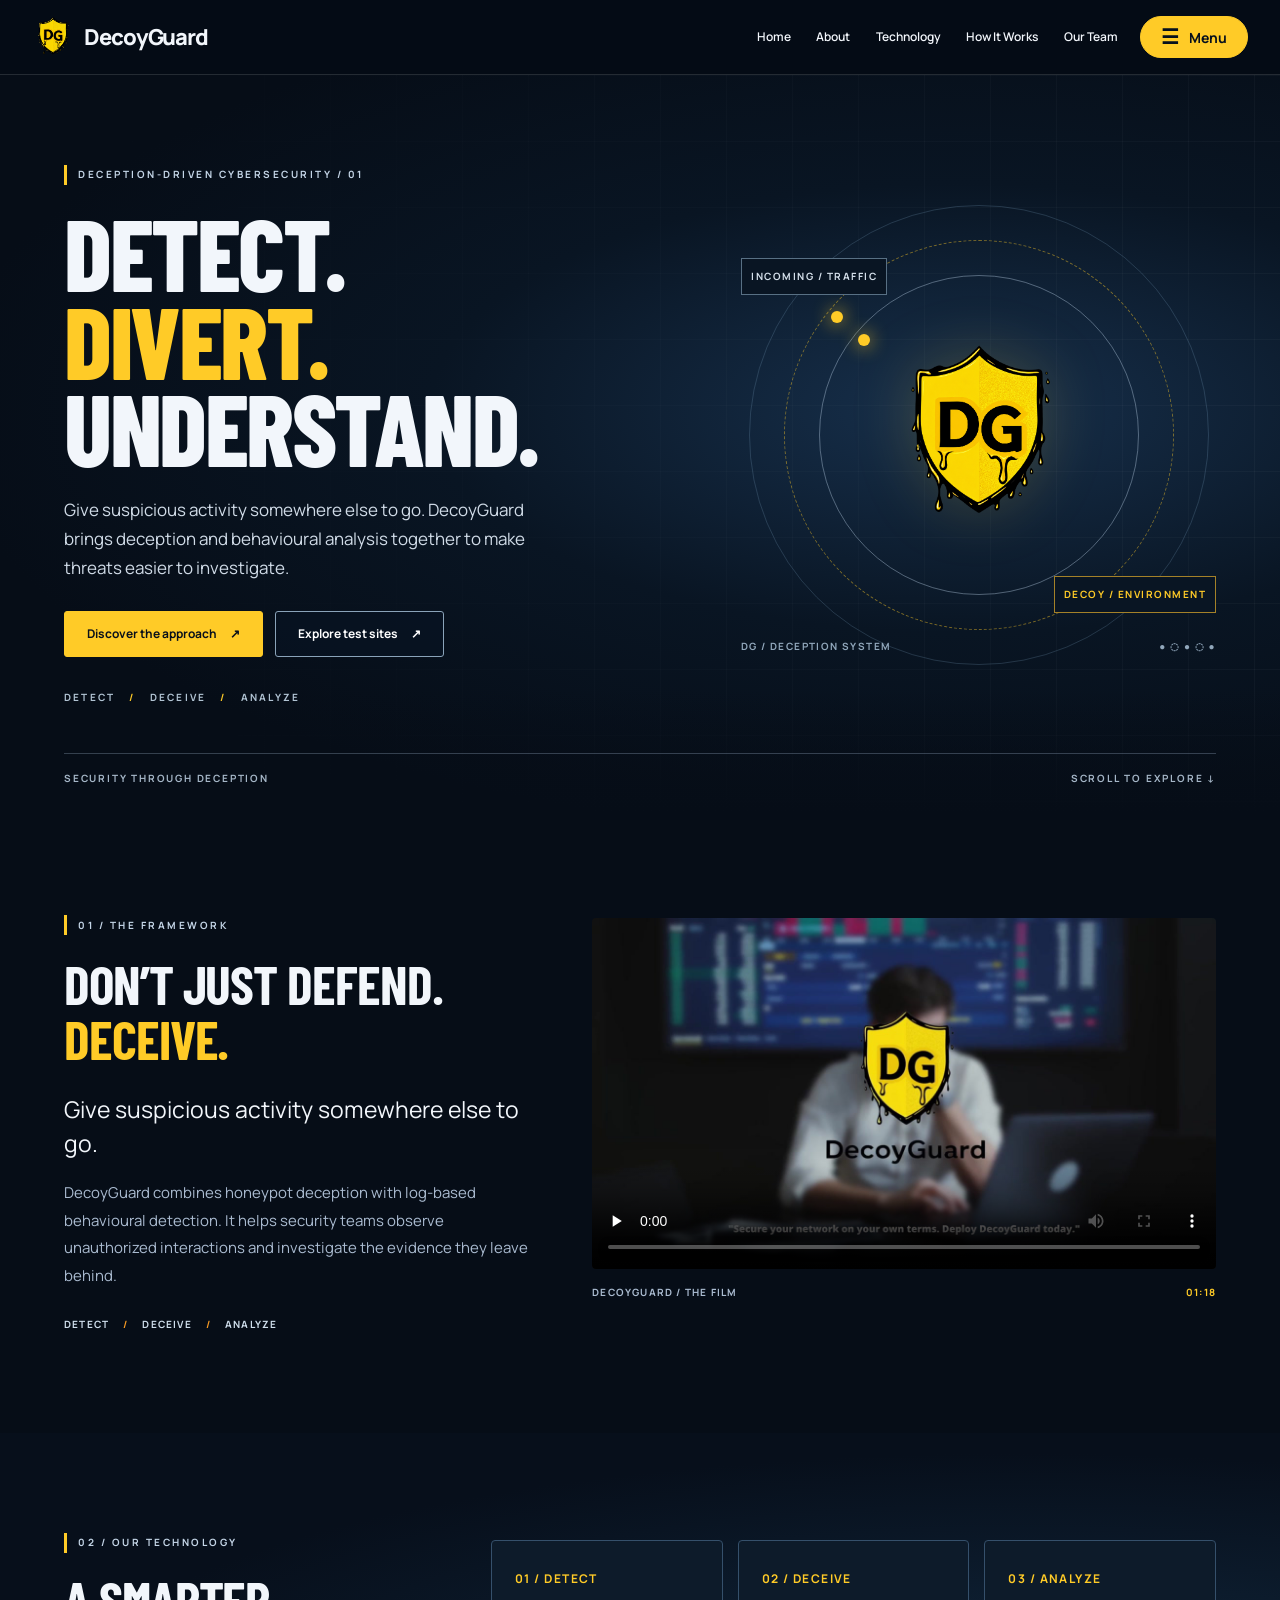
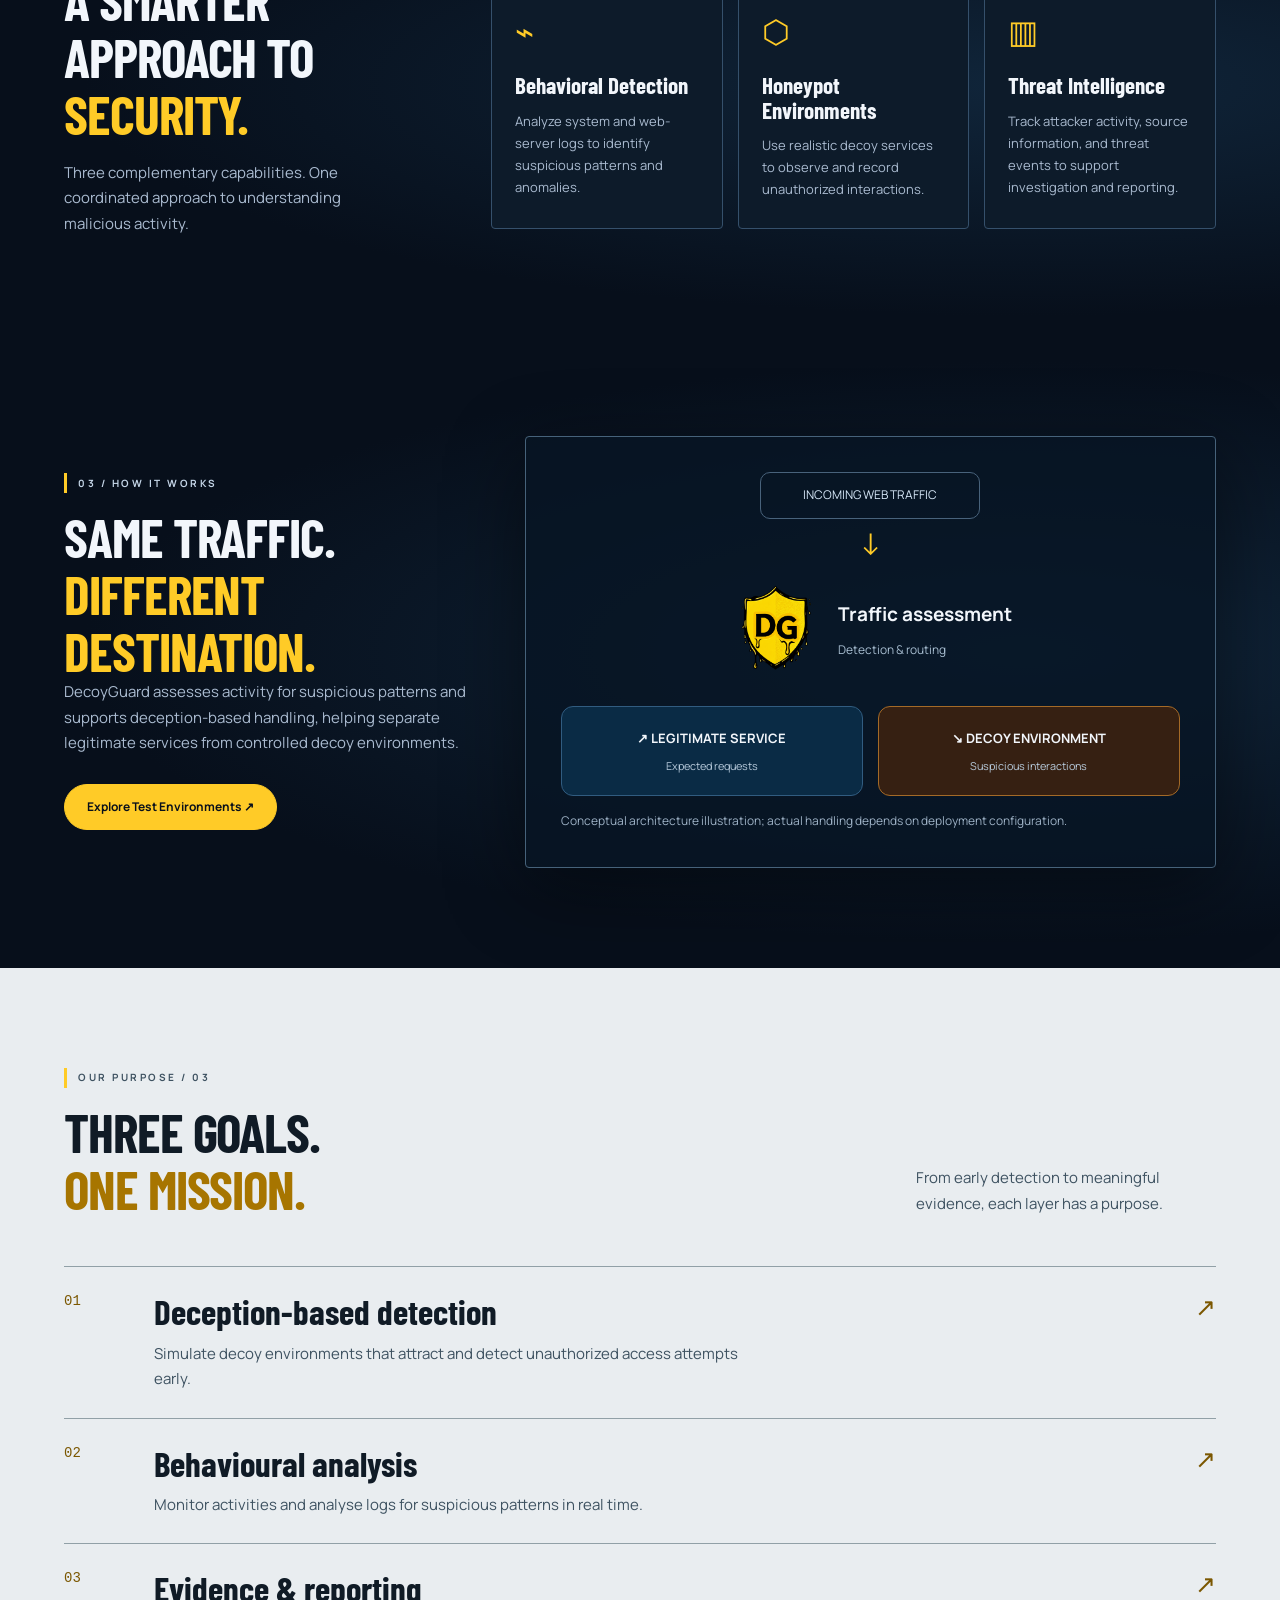
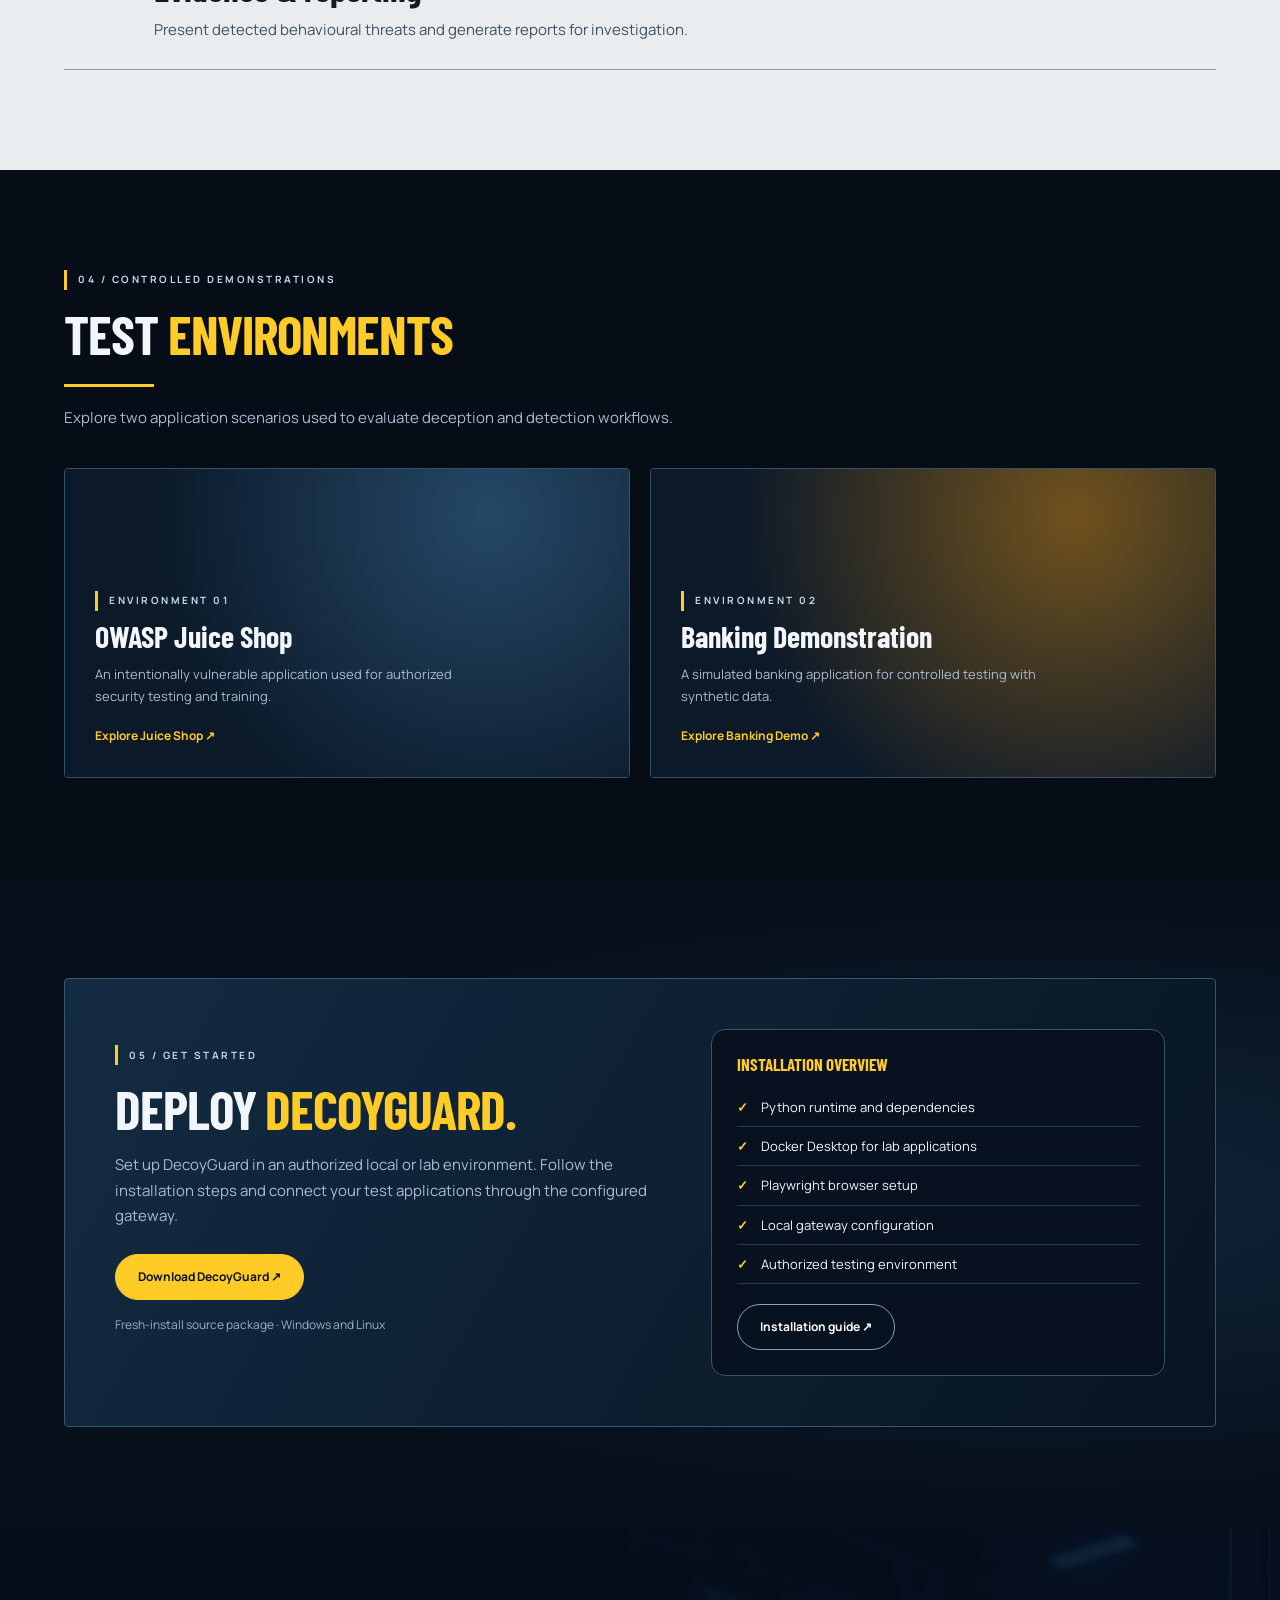
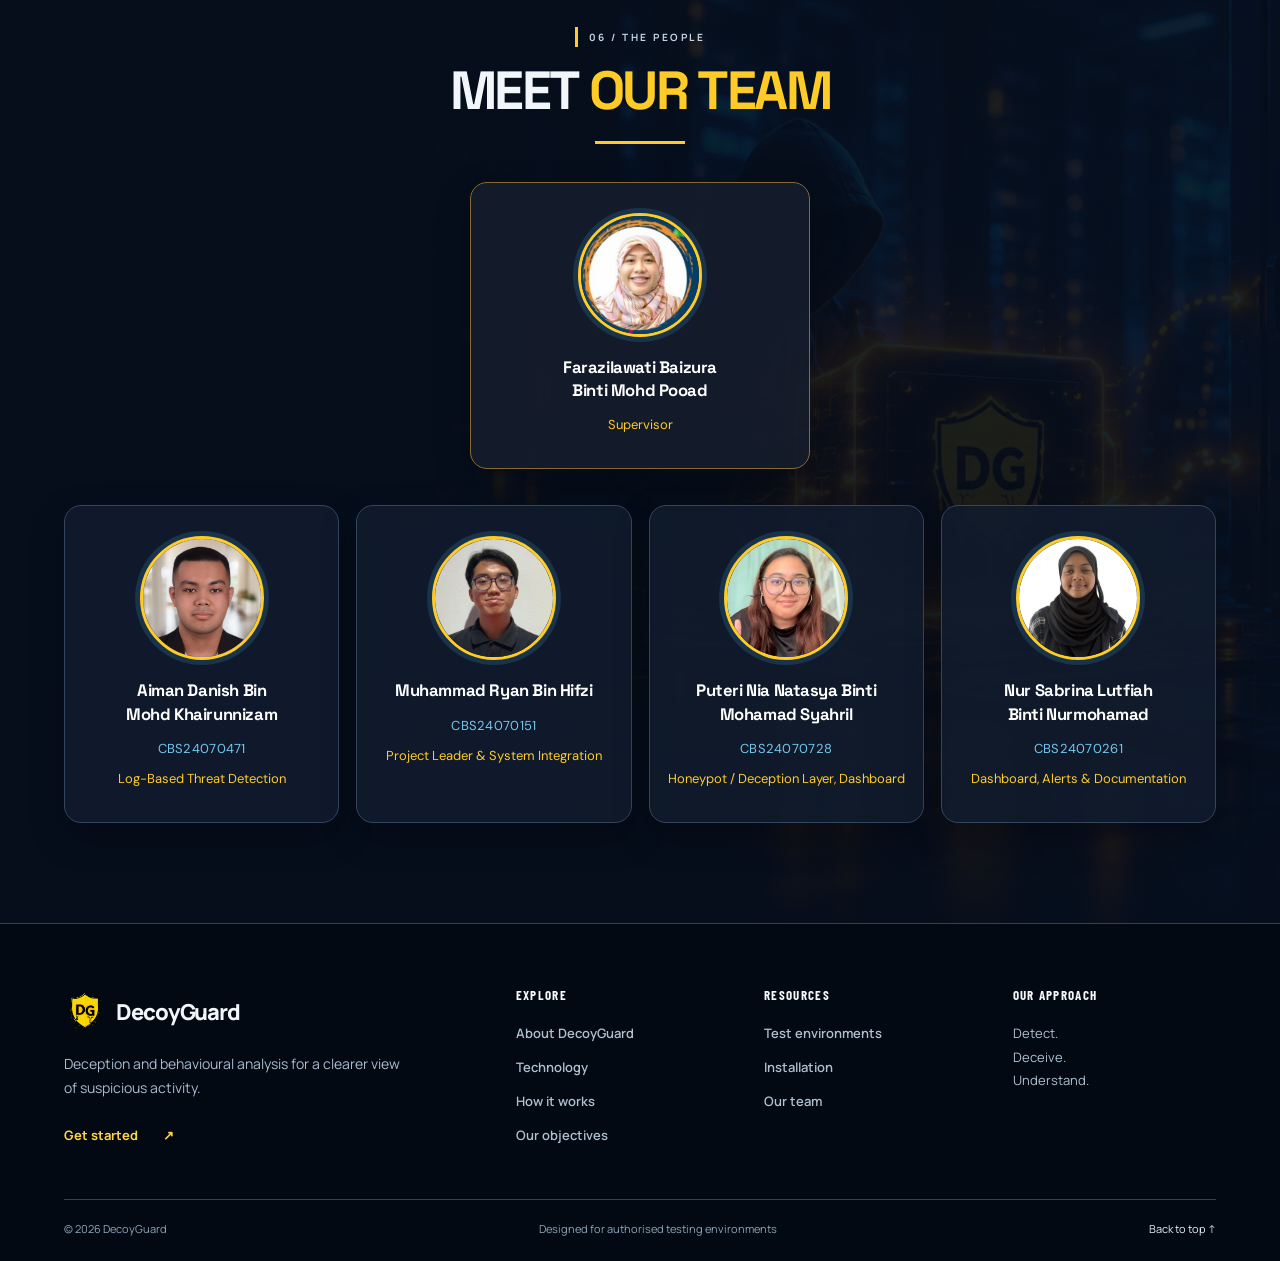
==== commit 5751d25a: "Add files via upload" ====
--- a/index.html
+++ b/index.html
@@ -45,13 +45,13 @@
 
 /* Editorial About layout: all selectors scoped away from Our Team. */
 #about .about-feature{grid-template-columns:minmax(0,.86fr) minmax(0,1.14fr);align-items:start;gap:clamp(28px,4.5vw,70px)}#about .about-copy{padding:0}#about .about-copy h2{font-size:clamp(38px,4.2vw,64px);margin:22px 0 25px;line-height:1.02}#about .about-copy .about-lead{font-size:clamp(19px,1.8vw,24px);line-height:1.5;color:#f2f6fb;margin-bottom:18px}#about .about-copy p:not(.about-lead){font-size:15px;line-height:1.85;color:#aabbd0}#about .about-film{border:0;border-radius:0;background:transparent;box-shadow:none;margin-top:3px;overflow:visible}#about .about-film-frame{border-radius:4px;overflow:hidden;background:#07111d}#about .about-film figcaption{padding:15px 0;border:0;font-size:10px;font-weight:700;letter-spacing:.12em;color:#aabbd0}#about .about-film figcaption span:last-child{color:var(--gold)}@media(max-width:850px){#about .about-feature{grid-template-columns:minmax(0,1fr);gap:32px}#about .about-copy h2{max-width:650px}#about .about-film{margin-top:0}}
-</style></head><body><header class="nav-wrap"><div class="wrap nav-inner"><a class="brand" href="#home"><img alt="DecoyGuard shield" src="assets/decoyguard-shield.png"/>DecoyGuard</a><nav aria-label="Main navigation" class="links" id="links"><a href="#home">Home</a><a href="#about">About</a><a href="#technology">Technology</a><a href="#how">How It Works</a><a href="#team">Our Team</a></nav><button class="sidebar-toggle" id="sidebar-toggle" type="button" aria-controls="site-sidebar" aria-expanded="false" aria-label="Open navigation sidebar"><span class="sidebar-toggle-icon" aria-hidden="true">☰</span><span>Menu</span></button></div></header><div class="sidebar-backdrop" id="sidebar-backdrop" hidden></div><aside class="site-sidebar" id="site-sidebar" aria-label="Explore DecoyGuard" aria-hidden="true" inert><div class="sidebar-head"><div><span class="sidebar-eyebrow">DECOYGUARD</span><h2>Explore</h2></div><button class="sidebar-close" id="sidebar-close" aria-label="Close sidebar" type="button">×</button></div><nav class="sidebar-links" aria-label="Explore links"><a href="#test"><span class="sidebar-link-icon">⌁</span><span><strong>Test Environments</strong><small>Explore our demonstration sites</small></span><span class="sidebar-chevron">↗</span></a><a href="#download"><span class="sidebar-link-icon">↓</span><span><strong>Download</strong><small>Release information and setup</small></span><span class="sidebar-chevron">↗</span></a></nav><a class="sidebar-start" href="#download">Get Started <span aria-hidden="true">↗</span></a><p class="sidebar-note">Detect · Deceive · Analyze</p></aside>
+</style></head><body><header class="nav-wrap"><div class="wrap nav-inner"><a class="brand" href="#home"><img alt="DecoyGuard shield" src="assets/decoyguard-shield.png"/>DecoyGuard</a><nav aria-label="Main navigation" class="links" id="links"><a href="#home">Home</a><a href="#about">About</a><a href="#technology">Technology</a><a href="#how">How It Works</a><a href="#team">Our Team</a></nav><button class="sidebar-toggle" id="sidebar-toggle" type="button" aria-controls="site-sidebar" aria-expanded="false" aria-label="Open navigation sidebar"><span class="sidebar-toggle-icon" aria-hidden="true">☰</span><span>Menu</span></button></div></header><div class="sidebar-backdrop" id="sidebar-backdrop" hidden></div><aside class="site-sidebar" id="site-sidebar" aria-label="Explore DecoyGuard" aria-hidden="true" inert><div class="sidebar-head"><div><span class="sidebar-eyebrow">DECOYGUARD</span><h2>Explore</h2></div><button class="sidebar-close" id="sidebar-close" aria-label="Close sidebar" type="button">×</button></div><nav class="sidebar-links" aria-label="Explore links"><a href="#test"><span class="sidebar-link-icon">⌁</span><span><strong>Test Environments</strong><small>Explore our demonstration sites</small></span><span class="sidebar-chevron">↗</span></a><a href="download.html"><span class="sidebar-link-icon">↓</span><span><strong>Download</strong><small>Release information and setup</small></span><span class="sidebar-chevron">↗</span></a></nav><a class="sidebar-start" href="download.html">Get Started <span aria-hidden="true">↗</span></a><p class="sidebar-note">Detect · Deceive · Analyze</p></aside>
 <main><section class="hero" id="home"><div class="wrap hero-content"><div class="hero-copy"><div class="kicker">Deception-driven cybersecurity / 01</div><h1>DETECT.<br/><span class="gold">DIVERT.</span><br/>UNDERSTAND.</h1><p>Give suspicious activity somewhere else to go. DecoyGuard brings deception and behavioural analysis together to make threats easier to investigate.</p><div class="actions"><a class="button" href="#how">Discover the approach <span>↗</span></a><a class="button ghost" href="#test">Explore test sites <span>↗</span></a></div><div class="micro">Detect <span>/</span> Deceive <span>/</span> Analyze</div></div><div class="hero-visual" aria-label="Illustration of suspicious traffic and a decoy shield"><div class="orbital orbital-one"></div><div class="orbital orbital-two"></div><div class="orbital orbital-three"></div><div class="orbit-label orbit-a">INCOMING / TRAFFIC</div><div class="orbit-label orbit-b">DECOY / ENVIRONMENT</div><div class="orbital-dot dot-one"></div><div class="orbital-dot dot-two"></div><div class="hero-shield"><img src="assets/decoyguard-shield.png" alt="DecoyGuard shield"/></div><div class="visual-caption"><span>DG / DECEPTION SYSTEM</span><span>● ◌ ● ◌ ●</span></div></div></div><div class="hero-bottom wrap"><span>SECURITY THROUGH DECEPTION</span><span>SCROLL TO EXPLORE ↓</span></div></section>
 <section class="section" id="about"><div class="wrap about-feature"><div class="about-copy reveal"><div class="kicker">01 / The framework</div><h2>DON’T JUST DEFEND.<br/><span class="gold">DECEIVE.</span></h2><p class="about-lead">Give suspicious activity somewhere else to go.</p><p>DecoyGuard combines honeypot deception with log-based behavioural detection. It helps security teams observe unauthorized interactions and investigate the evidence they leave behind.</p><div class="about-signature"><span>DETECT</span><i aria-hidden="true">/</i><span>DECEIVE</span><i aria-hidden="true">/</i><span>ANALYZE</span></div></div><figure class="about-film reveal"><div class="about-film-frame"><video id="about-commercial" controls playsinline preload="none" poster="assets/decoyguard-commercial-poster.jpg" aria-label="DecoyGuard project commercial" aria-describedby="about-film-caption"><source src="assets/decoyguard-commercial.mp4" type="video/mp4"/>Your browser does not support embedded video. <a href="assets/decoyguard-commercial.mp4">Watch the commercial</a>.</video></div><figcaption id="about-film-caption"><span>DECOYGUARD / THE FILM</span><span>01:18</span></figcaption></figure></div></section>
 <section class="section photo" id="technology"><div class="wrap split"><div class="reveal"><div class="kicker">02 / Our technology</div><h2>A SMARTER<br/>APPROACH TO <span class="gold">SECURITY.</span></h2><p>Three complementary capabilities. One coordinated approach to understanding malicious activity.</p></div><div class="feature-grid"><article class="feature reveal"><div class="number">01 / DETECT</div><div class="symbol">⌁</div><h3>Behavioral Detection</h3><p>Analyze system and web-server logs to identify suspicious patterns and anomalies.</p></article><article class="feature reveal"><div class="number">02 / DECEIVE</div><div class="symbol">⬡</div><h3>Honeypot Environments</h3><p>Use realistic decoy services to observe and record unauthorized interactions.</p></article><article class="feature reveal"><div class="number">03 / ANALYZE</div><div class="symbol">▥</div><h3>Threat Intelligence</h3><p>Track attacker activity, source information, and threat events to support investigation and reporting.</p></article></div></div></section>
 <section class="section journey" id="how"><div class="wrap journey-grid"><div class="reveal"><div class="kicker">03 / How it works</div><h2>SAME TRAFFIC.<br/><span class="gold">DIFFERENT DESTINATION.</span></h2><p>DecoyGuard assesses activity for suspicious patterns and supports deception-based handling, helping separate legitimate services from controlled decoy environments.</p><div class="actions"><a class="button" href="#test">Explore Test Environments ↗</a></div></div><div aria-label="Conceptual traffic flow" class="flow reveal"><div class="flow-entry">INCOMING WEB TRAFFIC</div><div class="flow-down">↓</div><div class="flow-center"><img alt="" src="assets/decoyguard-shield.png"/><strong>Traffic assessment<br/><small style="color:#a7bdd0;font-size:12px;font-weight:400">Detection &amp; routing</small></strong></div><div class="flow-branches"><div>↗ LEGITIMATE SERVICE<small>Expected requests</small></div><div>↘ DECOY ENVIRONMENT<small>Suspicious interactions</small></div></div><p class="notice">Conceptual architecture illustration; actual handling depends on deployment configuration.</p></div></div></section>
 <section class="section objective-section" id="objectives"><div class="wrap"><div class="objective-head reveal"><div><div class="kicker">Our purpose / 03</div><h2>THREE GOALS.<br/><span class="gold">ONE MISSION.</span></h2></div><p>From early detection to meaningful evidence, each layer has a purpose.</p></div><div class="objective-list"><article class="objective reveal"><span>01</span><div><h3>Deception-based detection</h3><p>Simulate decoy environments that attract and detect unauthorized access attempts early.</p></div><span aria-hidden="true">↗</span></article><article class="objective reveal"><span>02</span><div><h3>Behavioural analysis</h3><p>Monitor activities and analyse logs for suspicious patterns in real time.</p></div><span aria-hidden="true">↗</span></article><article class="objective reveal"><span>03</span><div><h3>Evidence &amp; reporting</h3><p>Present detected behavioural threats and generate reports for investigation.</p></div><span aria-hidden="true">↗</span></article></div></div></section><section class="section" id="test"><div class="wrap"><div class="section-head reveal"><div class="kicker">04 / Controlled demonstrations</div><h2>TEST <span class="gold">ENVIRONMENTS</span></h2><div class="underline"></div><p style="margin-top:18px">Explore two application scenarios used to evaluate deception and detection workflows.</p></div><div class="test-grid"><article class="test-card reveal"><div><div class="kicker">Environment 01</div><h3>OWASP Juice Shop</h3><p>An intentionally vulnerable application used for authorized security testing and training.</p><a class="text-link" href="juice-shop.html">Explore Juice Shop ↗</a></div></article><article class="test-card reveal"><div><div class="kicker">Environment 02</div><h3>Banking Demonstration</h3><p>A simulated banking application for controlled testing with synthetic data.</p><a class="text-link" href="banking.html">Explore Banking Demo ↗</a></div></article></div></div></section>
-<section class="section photo" id="download"><div class="wrap"><div class="download-panel reveal"><div><div class="kicker">05 / Get started</div><h2>DEPLOY <span class="gold">DECOYGUARD.</span></h2><p>Set up DecoyGuard in an authorized local or lab environment. Follow the installation steps and connect your test applications through the configured gateway.</p><button class="button" id="release-button">Release Package — Coming Soon</button><p class="notice">A verified public download URL has not yet been configured.</p></div><div class="checklist"><h3>INSTALLATION OVERVIEW</h3><div><b>✓</b> Python runtime and dependencies</div><div><b>✓</b> Docker Desktop for lab applications</div><div><b>✓</b> Playwright browser setup</div><div><b>✓</b> Local gateway configuration</div><div><b>✓</b> Authorized testing environment</div><button class="button ghost" id="guide-button" style="margin-top:20px">Read installation notes ↗</button></div></div></div></section>
+<section class="section photo" id="download"><div class="wrap"><div class="download-panel reveal"><div><div class="kicker">05 / Get started</div><h2>DEPLOY <span class="gold">DECOYGUARD.</span></h2><p>Set up DecoyGuard in an authorized local or lab environment. Follow the installation steps and connect your test applications through the configured gateway.</p><a class="button" href="download.html">Download DecoyGuard ↗</a><p class="notice">Fresh-install source package · Windows and Linux</p></div><div class="checklist"><h3>INSTALLATION OVERVIEW</h3><div><b>✓</b> Python runtime and dependencies</div><div><b>✓</b> Docker Desktop for lab applications</div><div><b>✓</b> Playwright browser setup</div><div><b>✓</b> Local gateway configuration</div><div><b>✓</b> Authorized testing environment</div><a class="button ghost" href="download.html#installation" style="margin-top:20px">Installation guide ↗</a></div></div></div></section>
 <section class="section team" id="team"><div class="wrap"><div class="section-head reveal"><div class="kicker">06 / The people</div><h2>MEET <span class="gold">OUR TEAM</span></h2><div class="underline"></div></div>
 <div class="team-hierarchy">
 <article class="person team-feature reveal"><img alt="Portrait of Farazilawati Baizura Binti Mohd Pooad" class="avatar-photo" src="assets/team-supervisor.webp"/><h3>Farazilawati Baizura<br/>Binti Mohd Pooad</h3><p class="team-role">Supervisor</p></article>
@@ -62,9 +62,9 @@
 <article class="person reveal"><img alt="Portrait of Nur Sabrina Lutfiah Binti Nurmohamad" class="avatar-photo" src="assets/team-sabrina.webp"/><h3>Nur Sabrina Lutfiah<br/>Binti Nurmohamad</h3><p class="student-id">CBS24070261</p><p class="team-role">Dashboard, Alerts &amp; Documentation</p></article>
 </div></div>
 </section></main>
-<footer class="footer"><div class="wrap"><div class="footer-top"><div class="footer-about"><a class="brand" href="#home"><img alt="" src="assets/decoyguard-shield.png"/>DecoyGuard</a><p>Deception and behavioural analysis for a clearer view of suspicious activity.</p><a class="footer-cta" href="#download">Get started <span>↗</span></a></div><nav class="footer-column" aria-label="Explore"><h3>Explore</h3><a href="#about">About DecoyGuard</a><a href="#technology">Technology</a><a href="#how">How it works</a><a href="#objectives">Our objectives</a></nav><nav class="footer-column" aria-label="Resources"><h3>Resources</h3><a href="#test">Test environments</a><a href="#download">Installation</a><a href="#team">Our team</a></nav><div class="footer-column"><h3>Our approach</h3><p>Detect.<br/>Deceive.<br/>Understand.</p></div></div><div class="footer-bottom"><span>© 2026 DecoyGuard</span><span>Designed for authorised testing environments</span><a href="#home">Back to top ↑</a></div></div></footer>
+<footer class="footer"><div class="wrap"><div class="footer-top"><div class="footer-about"><a class="brand" href="#home"><img alt="" src="assets/decoyguard-shield.png"/>DecoyGuard</a><p>Deception and behavioural analysis for a clearer view of suspicious activity.</p><a class="footer-cta" href="download.html">Get started <span>↗</span></a></div><nav class="footer-column" aria-label="Explore"><h3>Explore</h3><a href="#about">About DecoyGuard</a><a href="#technology">Technology</a><a href="#how">How it works</a><a href="#objectives">Our objectives</a></nav><nav class="footer-column" aria-label="Resources"><h3>Resources</h3><a href="#test">Test environments</a><a href="download.html">Installation</a><a href="#team">Our team</a></nav><div class="footer-column"><h3>Our approach</h3><p>Detect.<br/>Deceive.<br/>Understand.</p></div></div><div class="footer-bottom"><span>© 2026 DecoyGuard</span><span>Designed for authorised testing environments</span><a href="#home">Back to top ↑</a></div></div></footer>
 <dialog id="notes"><h2>Installation notes</h2><p>Install Python and the dependencies supplied with the verified DecoyGuard release. Install Docker Desktop if using containerized lab applications, and install Playwright Chromium when required by the mirroring engine.</p><p>Configure the test-site gateway addresses locally, then start the application using the command provided by your release. Only test systems you own or are authorized to assess.</p><p>Exact commands and downloadable files should be checked against the final release package before publishing.</p><button class="button" id="close-notes">Close</button></dialog><script>
-const sidebar=document.getElementById('site-sidebar'),toggle=document.getElementById('sidebar-toggle'),backdrop=document.getElementById('sidebar-backdrop'),closeSidebarButton=document.getElementById('sidebar-close');let sidebarOpen=false;function setSidebar(open){sidebarOpen=open;sidebar.classList.toggle('open',open);sidebar.setAttribute('aria-hidden',String(!open));sidebar.inert=!open;toggle.setAttribute('aria-expanded',String(open));toggle.setAttribute('aria-label',open?'Close navigation sidebar':'Open navigation sidebar');backdrop.hidden=!open;backdrop.classList.toggle('visible',open);document.body.style.overflow=open?'hidden':'';if(open){closeSidebarButton.focus()}else{toggle.focus()}}toggle.addEventListener('click',()=>setSidebar(!sidebarOpen));closeSidebarButton.addEventListener('click',()=>setSidebar(false));backdrop.addEventListener('click',()=>setSidebar(false));sidebar.querySelectorAll('a').forEach(a=>a.addEventListener('click',()=>setSidebar(false)));document.addEventListener('keydown',e=>{if(e.key==='Escape'&&sidebarOpen)setSidebar(false)});const dialog=document.getElementById('notes');document.getElementById('guide-button').addEventListener('click',()=>dialog.showModal());document.getElementById('close-notes').addEventListener('click',()=>dialog.close());document.getElementById('release-button').addEventListener('click',()=>dialog.showModal());if('IntersectionObserver'in window){const observer=new IntersectionObserver(entries=>entries.forEach(e=>{if(e.isIntersecting){e.target.classList.add('visible');observer.unobserve(e.target)}}),{threshold:.09});document.querySelectorAll('.reveal').forEach(el=>observer.observe(el))}else document.querySelectorAll('.reveal').forEach(el=>el.classList.add('visible'));
+const sidebar=document.getElementById('site-sidebar'),toggle=document.getElementById('sidebar-toggle'),backdrop=document.getElementById('sidebar-backdrop'),closeSidebarButton=document.getElementById('sidebar-close');let sidebarOpen=false;function setSidebar(open){sidebarOpen=open;sidebar.classList.toggle('open',open);sidebar.setAttribute('aria-hidden',String(!open));sidebar.inert=!open;toggle.setAttribute('aria-expanded',String(open));toggle.setAttribute('aria-label',open?'Close navigation sidebar':'Open navigation sidebar');backdrop.hidden=!open;backdrop.classList.toggle('visible',open);document.body.style.overflow=open?'hidden':'';if(open){closeSidebarButton.focus()}else{toggle.focus()}}toggle.addEventListener('click',()=>setSidebar(!sidebarOpen));closeSidebarButton.addEventListener('click',()=>setSidebar(false));backdrop.addEventListener('click',()=>setSidebar(false));sidebar.querySelectorAll('a').forEach(a=>a.addEventListener('click',()=>setSidebar(false)));document.addEventListener('keydown',e=>{if(e.key==='Escape'&&sidebarOpen)setSidebar(false)});const dialog=document.getElementById('notes');document.getElementById('close-notes').addEventListener('click',()=>dialog.close());if('IntersectionObserver'in window){const observer=new IntersectionObserver(entries=>entries.forEach(e=>{if(e.isIntersecting){e.target.classList.add('visible');observer.unobserve(e.target)}}),{threshold:.09});document.querySelectorAll('.reveal').forEach(el=>observer.observe(el))}else document.querySelectorAll('.reveal').forEach(el=>el.classList.add('visible'));
 
 const aboutCommercial=document.getElementById('about-commercial');if(aboutCommercial)aboutCommercial.addEventListener('ended',()=>{aboutCommercial.load()});
 </script></body></html>
